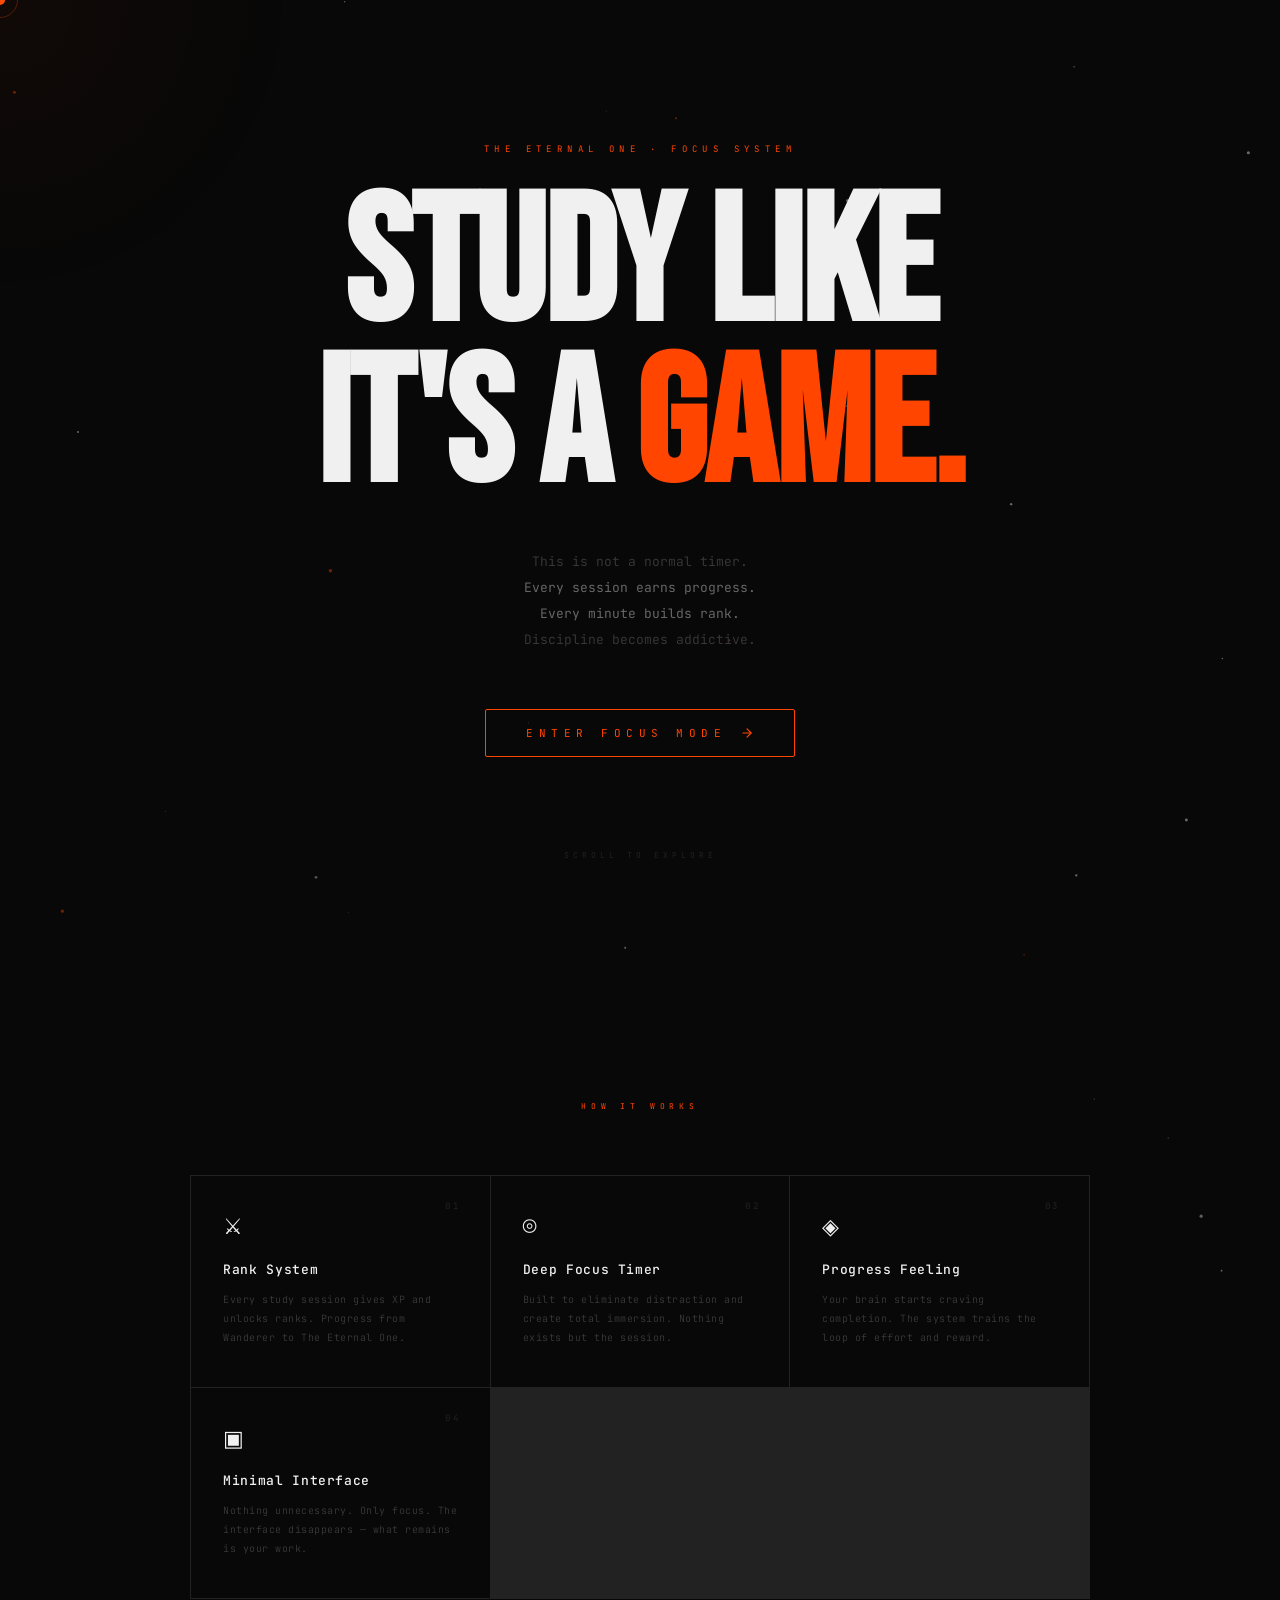
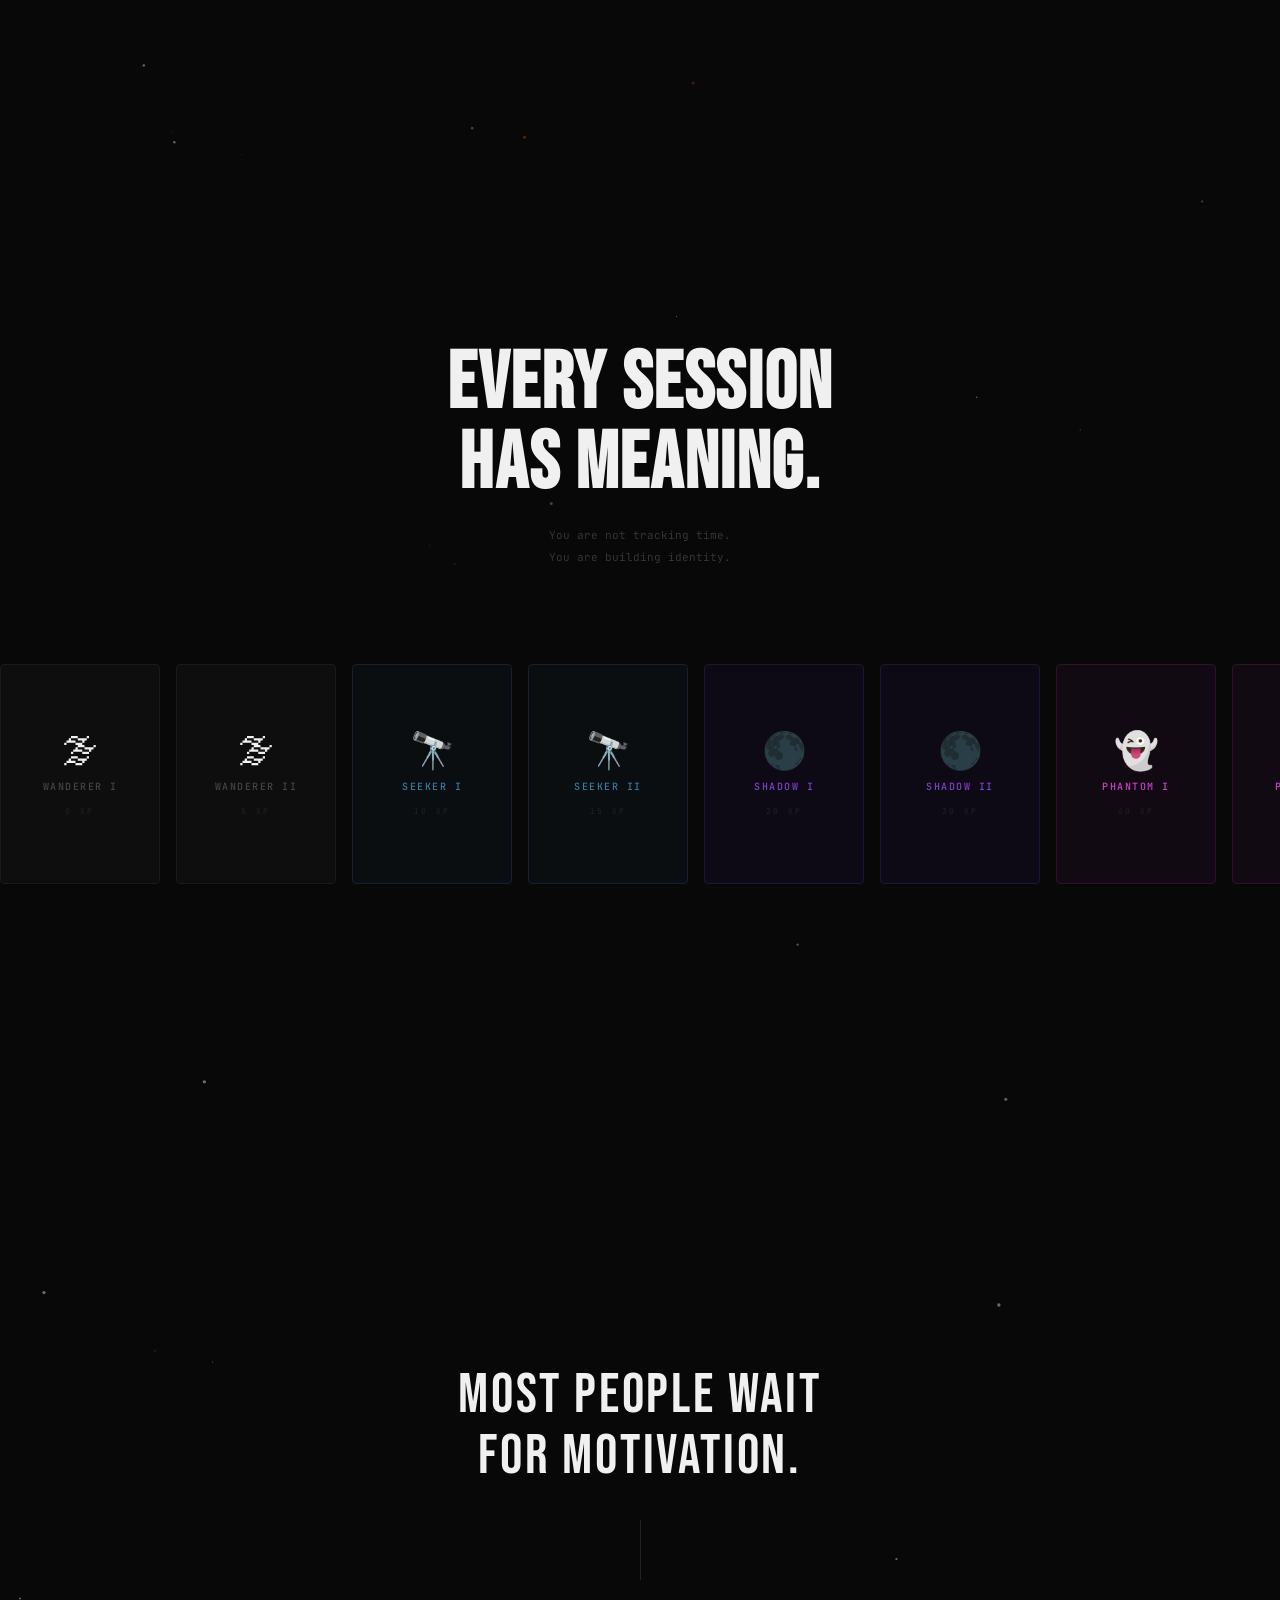
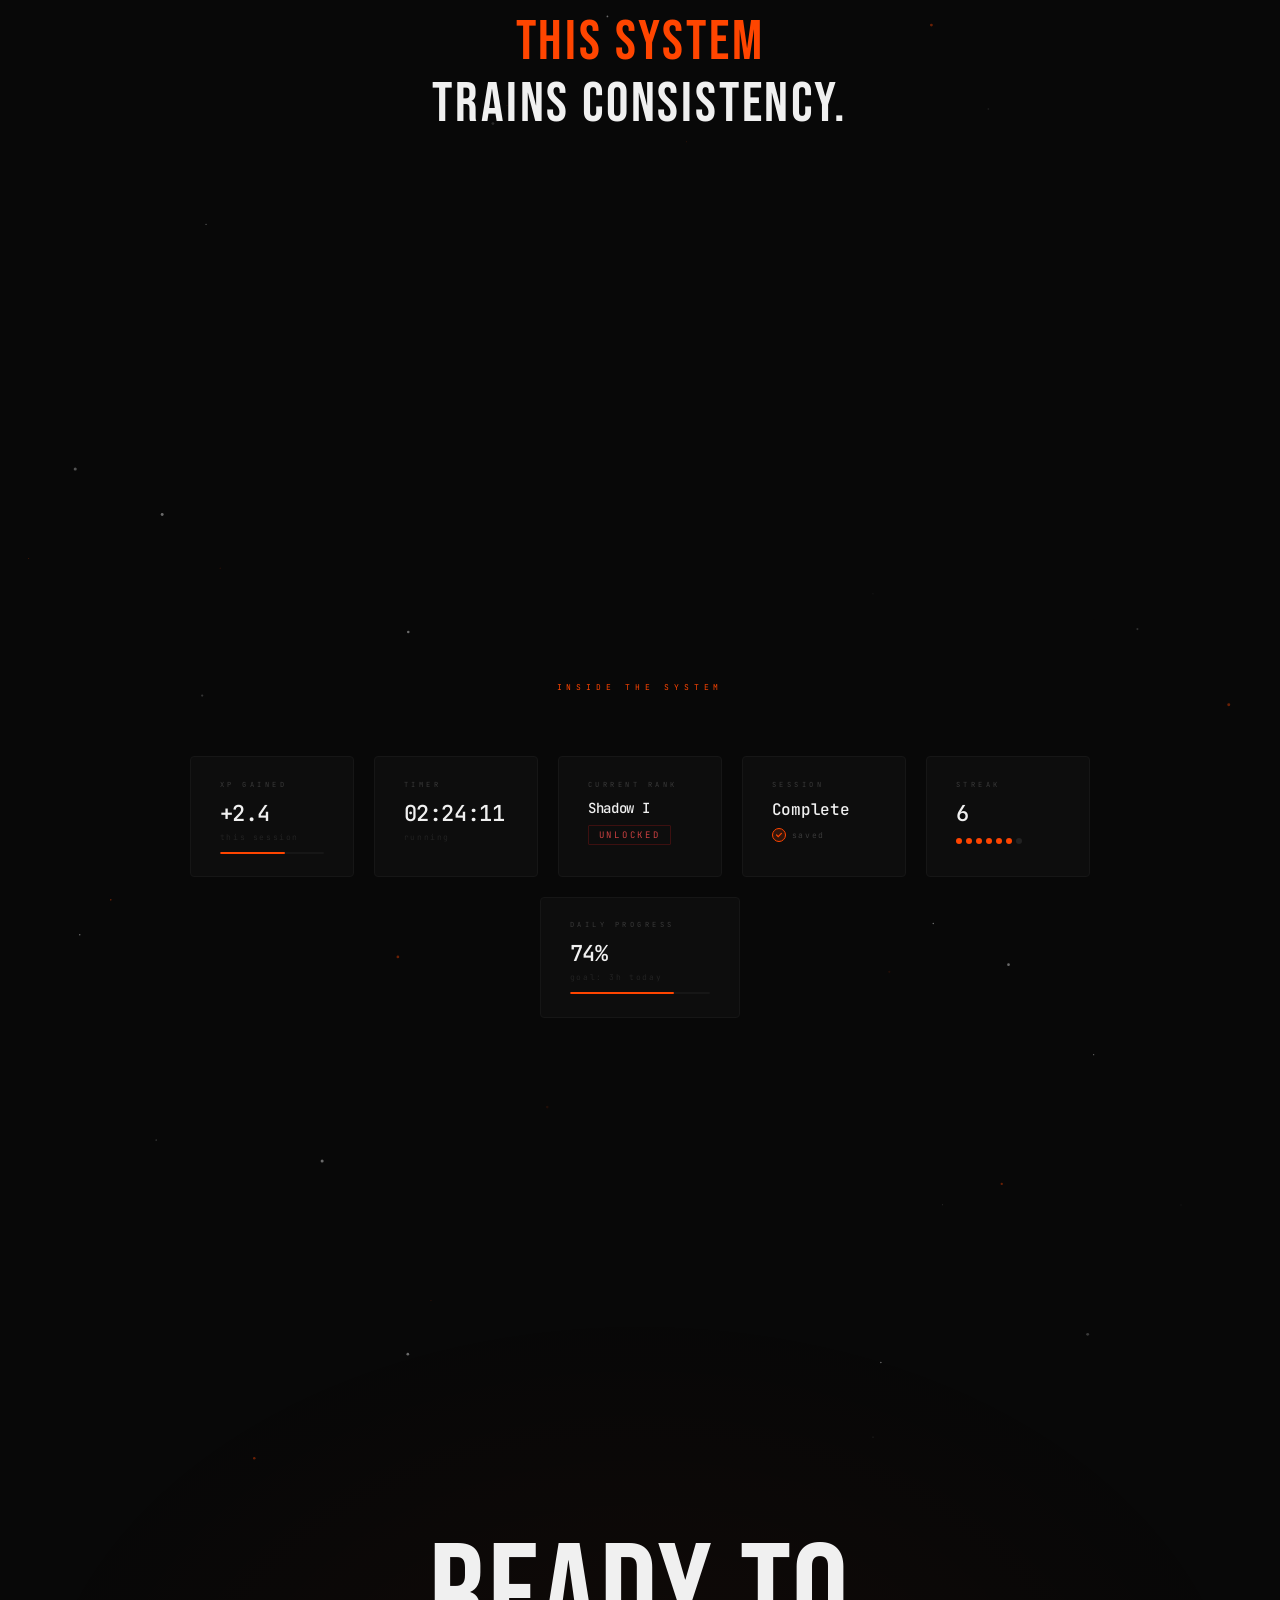
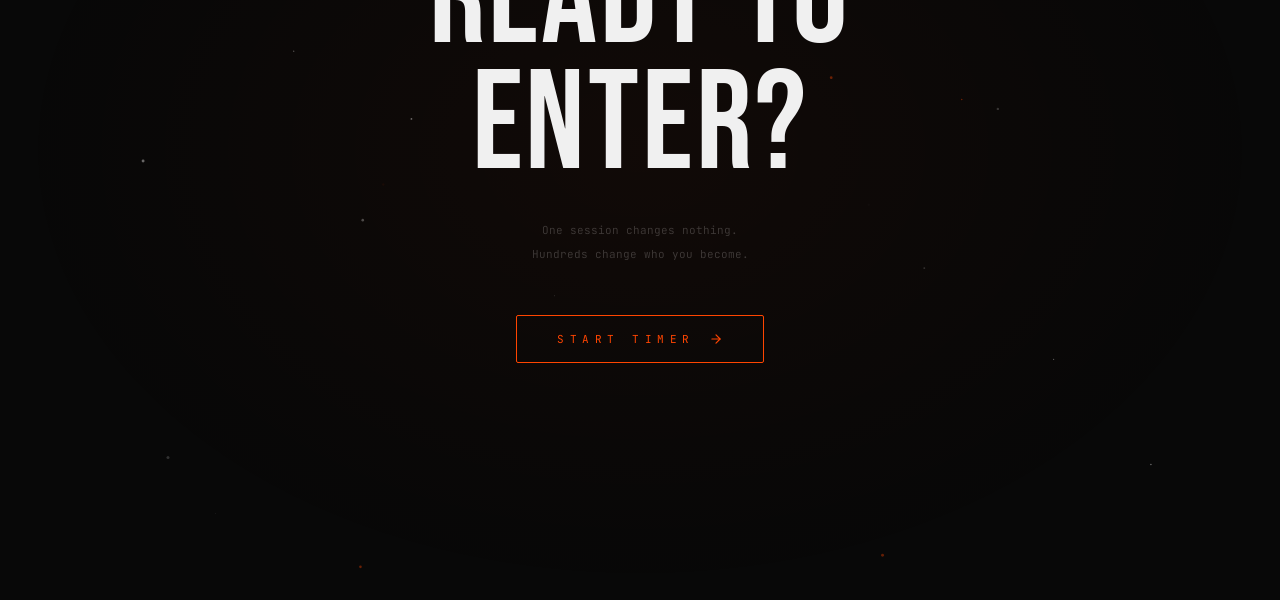
==== intro.html @ bd527492 "Added intro page" ====
<!DOCTYPE html>
<html lang="en">
<head>
<meta charset="UTF-8">
<meta name="viewport" content="width=device-width, initial-scale=1.0">
<title>The Eternal One — Enter</title>
<link rel="icon" type="image/jpeg" href="logo2.jpeg">
<link href="https://fonts.googleapis.com/css2?family=JetBrains+Mono:wght@300;400;500;600&family=Bebas+Neue&display=swap" rel="stylesheet">
<style>
:root {
  --bg: #080808;
  --bg2: #0d0d0d;
  --accent: #ff4500;
  --accent2: #ff6a00;
  --accent-dim: rgba(255,69,0,0.15);
  --accent-glow: rgba(255,69,0,0.08);
  --white: #f0f0f0;
  --muted: #3a3a3a;
  --muted2: #222;
  --glass: rgba(255,255,255,0.02);
  --glass-border: rgba(255,255,255,0.04);
}
*, *::before, *::after { box-sizing: border-box; margin: 0; padding: 0; }

html { scroll-behavior: smooth; scroll-snap-type: y mandatory; }

body {
  background: var(--bg);
  font-family: 'JetBrains Mono', monospace;
  color: var(--white);
  overflow-x: hidden;
  cursor: none;
}

/* ── CUSTOM CURSOR ── */
#cursor {
  position: fixed; width: 10px; height: 10px;
  background: var(--accent); border-radius: 50%;
  pointer-events: none; z-index: 9999;
  transform: translate(-50%,-50%);
  transition: transform 0.1s ease, opacity 0.3s;
  mix-blend-mode: screen;
}
#cursor-ring {
  position: fixed; width: 36px; height: 36px;
  border: 1px solid rgba(255,69,0,0.3); border-radius: 50%;
  pointer-events: none; z-index: 9998;
  transform: translate(-50%,-50%);
  transition: transform 0.18s ease, width 0.3s, height 0.3s, border-color 0.3s;
}

/* ── PARTICLES CANVAS ── */
#particles { position: fixed; inset: 0; z-index: 0; pointer-events: none; }

/* ── MOUSE GLOW ── */
#mouse-glow {
  position: fixed; width: 600px; height: 600px;
  border-radius: 50%; pointer-events: none; z-index: 1;
  background: radial-gradient(circle, rgba(255,69,0,0.04) 0%, transparent 70%);
  transform: translate(-50%,-50%);
  transition: left 0.4s ease, top 0.4s ease;
}

/* ── SECTIONS ── */
section {
  position: relative; z-index: 2;
  min-height: 100vh; scroll-snap-align: start;
  display: flex; align-items: center; justify-content: center;
}

/* ═══════════════════════════════
   SECTION 1 — HERO
═══════════════════════════════ */
.hero {
  flex-direction: column;
  text-align: center;
  padding: 0 2rem;
  overflow: hidden;
}

.hero-eyebrow {
  font-size: 9px; letter-spacing: 0.6em; text-transform: uppercase;
  color: var(--accent); margin-bottom: 2rem;
  opacity: 0; animation: fade-up 0.8s ease 0.3s forwards;
}

.hero-title {
  font-family: 'Bebas Neue', sans-serif;
  font-size: clamp(64px, 14vw, 180px);
  line-height: 0.9; letter-spacing: -0.01em;
  color: var(--white);
  opacity: 0; animation: fade-up 1s ease 0.5s forwards;
}
.hero-title span { color: var(--accent); }

.hero-sub {
  margin-top: 2.5rem; max-width: 440px;
  font-size: clamp(11px, 1.5vw, 13px); font-weight: 300;
  line-height: 2; color: var(--muted);
  opacity: 0; animation: fade-up 1s ease 0.8s forwards;
}
.hero-sub strong { color: #666; font-weight: 400; }

.hero-btn-wrap {
  margin-top: 3.5rem;
  opacity: 0; animation: fade-up 1s ease 1.1s forwards;
}

.cta-btn {
  position: relative; display: inline-flex; align-items: center; gap: 14px;
  background: transparent;
  border: 1px solid var(--accent);
  padding: 16px 40px; border-radius: 2px;
  font-family: 'JetBrains Mono', monospace;
  font-size: 11px; letter-spacing: 0.5em; text-transform: uppercase;
  color: var(--accent); cursor: none; text-decoration: none;
  transition: all 0.3s ease; overflow: hidden;
}
.cta-btn::before {
  content: ''; position: absolute; inset: 0;
  background: var(--accent); transform: scaleX(0); transform-origin: left;
  transition: transform 0.4s cubic-bezier(0.4,0,0.2,1);
}
.cta-btn:hover::before { transform: scaleX(1); }
.cta-btn:hover { color: #000; box-shadow: 0 0 60px rgba(255,69,0,0.3); }
.cta-btn span { position: relative; z-index: 1; }
.cta-btn svg { position: relative; z-index: 1; transition: transform 0.3s; }
.cta-btn:hover svg { transform: translateX(4px); }

.hero-scroll-hint {
  position: absolute; bottom: 2.5rem;
  font-size: 8px; letter-spacing: 0.5em; text-transform: uppercase; color: var(--muted2);
  animation: pulse-opacity 2s ease infinite;
  opacity: 0; animation: fade-in 1s ease 2s forwards, pulse-opacity 3s ease 3s infinite;
}

/* ═══════════════════════════════
   SECTION 2 — CARDS
═══════════════════════════════ */
.cards-section {
  flex-direction: column;
  padding: 6rem 2rem;
  gap: 4rem;
}
.section-label {
  font-size: 8px; letter-spacing: 0.6em; text-transform: uppercase; color: var(--accent);
  text-align: center;
}
.cards-grid {
  display: grid;
  grid-template-columns: repeat(auto-fit, minmax(240px, 1fr));
  gap: 1px; max-width: 900px; width: 100%;
  background: var(--muted2);
  border: 1px solid var(--muted2);
}
.card {
  background: var(--bg); padding: 2.5rem 2rem;
  position: relative; overflow: hidden;
  transition: background 0.3s;
  opacity: 0; transform: translateY(30px);
  transition: opacity 0.6s ease, transform 0.6s ease, background 0.3s;
}
.card.visible { opacity: 1; transform: translateY(0); }
.card:hover { background: #0f0f0f; }
.card::after {
  content: ''; position: absolute; inset: 0;
  background: linear-gradient(135deg, var(--accent-glow), transparent);
  opacity: 0; transition: opacity 0.4s;
}
.card:hover::after { opacity: 1; }

.card-icon {
  font-size: 22px; margin-bottom: 1.4rem;
  display: block; line-height: 1;
}
.card-title {
  font-size: 13px; font-weight: 500; margin-bottom: 0.75rem;
  letter-spacing: 0.05em; color: var(--white);
}
.card-text {
  font-size: 10px; font-weight: 300; line-height: 1.9;
  color: var(--muted); letter-spacing: 0.05em;
}
.card-num {
  position: absolute; top: 1.5rem; right: 1.8rem;
  font-size: 9px; color: var(--muted2); letter-spacing: 0.3em;
}

/* ═══════════════════════════════
   SECTION 3 — RANKS
═══════════════════════════════ */
.ranks-section {
  flex-direction: column;
  padding: 6rem 0;
  gap: 4rem; overflow: hidden;
}
.ranks-header {
  text-align: center; padding: 0 2rem;
}
.ranks-header h2 {
  font-family: 'Bebas Neue', sans-serif;
  font-size: clamp(36px, 7vw, 80px);
  line-height: 1; letter-spacing: 0.02em;
  opacity: 0; transform: translateY(20px);
  transition: opacity 0.8s ease, transform 0.8s ease;
}
.ranks-header h2.visible { opacity: 1; transform: translateY(0); }
.ranks-header p {
  margin-top: 1.2rem; font-size: 11px; font-weight: 300;
  line-height: 2; color: var(--muted);
  opacity: 0; transition: opacity 0.8s ease 0.2s;
}
.ranks-header p.visible { opacity: 1; }

.ranks-scroll-wrap {
  width: 100%; overflow-x: auto; padding: 2rem 3rem;
  scrollbar-width: none; -ms-overflow-style: none;
  display: flex; gap: 16px;
  scroll-snap-type: x mandatory;
}
.ranks-scroll-wrap::-webkit-scrollbar { display: none; }

.rank-card {
  flex-shrink: 0; width: 160px; height: 220px;
  border-radius: 4px; scroll-snap-align: start;
  display: flex; flex-direction: column; align-items: center; justify-content: center;
  gap: 12px; position: relative; overflow: hidden;
  cursor: none;
  animation: float 6s ease-in-out infinite;
  opacity: 0; transform: scale(0.92);
  transition: opacity 0.5s ease, transform 0.5s ease, box-shadow 0.4s ease;
}
.rank-card.visible { opacity: 1; transform: scale(1); }
.rank-card:hover { transform: scale(1.04) translateY(-6px) !important; }

/* rank tier themes */
.rank-card[data-tier="1"] { background: #0e0e0e; border: 1px solid #1a1a1a; animation-delay: 0s; }
.rank-card[data-tier="2"] { background: #0a0e10; border: 1px solid #152030; animation-delay: 0.3s; }
.rank-card[data-tier="3"] { background: #0d0a15; border: 1px solid #201535; animation-delay: 0.6s; }
.rank-card[data-tier="4"] { background: #120a12; border: 1px solid #301030; animation-delay: 0.9s; }
.rank-card[data-tier="5"] { background: #150808; border: 1px solid #3d1010; animation-delay: 1.2s; }
.rank-card[data-tier="6"] { background: #0d1008; border: 1px solid #2a3810; animation-delay: 1.5s; }
.rank-card[data-tier="7"] { background: #10120a; border: 1px solid #382d10; animation-delay: 0.2s; }
.rank-card[data-tier="8"] { background: #12100a; border: 1px solid #3d2a08; animation-delay: 0.5s; }

.rank-card[data-tier="1"]:hover { box-shadow: 0 0 30px rgba(255,255,255,0.04); }
.rank-card[data-tier="2"]:hover { box-shadow: 0 0 30px rgba(64,200,255,0.06); }
.rank-card[data-tier="3"]:hover { box-shadow: 0 0 30px rgba(160,80,255,0.1); }
.rank-card[data-tier="4"]:hover { box-shadow: 0 0 40px rgba(220,60,255,0.12); }
.rank-card[data-tier="5"]:hover { box-shadow: 0 0 40px rgba(255,60,60,0.15); }
.rank-card[data-tier="6"]:hover { box-shadow: 0 0 50px rgba(80,255,80,0.1); }
.rank-card[data-tier="7"]:hover { box-shadow: 0 0 50px rgba(255,200,60,0.12); }
.rank-card[data-tier="8"]:hover { box-shadow: 0 0 70px rgba(255,160,0,0.25); }

.rank-card::before {
  content: ''; position: absolute; inset: 0;
  opacity: 0; transition: opacity 0.4s;
}
.rank-card[data-tier="3"]::before { background: radial-gradient(circle at 50% 30%, rgba(160,80,255,0.06), transparent 70%); }
.rank-card[data-tier="4"]::before { background: radial-gradient(circle at 50% 30%, rgba(220,60,255,0.08), transparent 70%); }
.rank-card[data-tier="5"]::before { background: radial-gradient(circle at 50% 30%, rgba(255,60,60,0.08), transparent 70%); }
.rank-card[data-tier="6"]::before { background: radial-gradient(circle at 50% 30%, rgba(60,255,100,0.06), transparent 70%); }
.rank-card[data-tier="7"]::before { background: radial-gradient(circle at 50% 30%, rgba(255,200,60,0.08), transparent 70%); }
.rank-card[data-tier="8"]::before { background: radial-gradient(circle at 50% 30%, rgba(255,160,0,0.15), transparent 60%); }
.rank-card:hover::before { opacity: 1; }

.rank-symbol {
  font-size: 36px; line-height: 1;
  filter: grayscale(0.3);
}
.rank-name {
  font-size: 10px; font-weight: 500; letter-spacing: 0.15em; text-transform: uppercase;
  text-align: center; padding: 0 10px; line-height: 1.4;
}
.rank-card[data-tier="1"] .rank-name { color: #444; }
.rank-card[data-tier="2"] .rank-name { color: #3a7aa0; }
.rank-card[data-tier="3"] .rank-name { color: #8040cc; }
.rank-card[data-tier="4"] .rank-name { color: #cc40cc; }
.rank-card[data-tier="5"] .rank-name { color: #cc4040; }
.rank-card[data-tier="6"] .rank-name { color: #40cc60; }
.rank-card[data-tier="7"] .rank-name { color: #ccaa40; }
.rank-card[data-tier="8"] .rank-name { color: #ffaa00; text-shadow: 0 0 20px rgba(255,160,0,0.5); }

.rank-xp {
  font-size: 8px; letter-spacing: 0.3em; color: var(--muted2);
}
.rank-card[data-tier="8"] .rank-xp { color: rgba(255,160,0,0.4); }

/* ETERNAL ONE special */
.rank-card.eternal-one {
  width: 200px; height: 260px;
  background: #080608;
  border: 1px solid rgba(255,140,0,0.2);
  animation-duration: 4s;
}
.rank-card.eternal-one::after {
  content: ''; position: absolute; inset: -1px;
  border-radius: 4px;
  background: linear-gradient(135deg, rgba(255,140,0,0.3), transparent, rgba(255,60,0,0.2), transparent);
  z-index: -1;
  animation: border-rotate 4s linear infinite;
}
.rank-card.eternal-one .rank-name {
  font-size: 11px; color: #ffaa00;
  text-shadow: 0 0 30px rgba(255,140,0,0.8), 0 0 60px rgba(255,60,0,0.4);
  letter-spacing: 0.2em;
}
.rank-card.eternal-one .rank-symbol {
  font-size: 48px;
  filter: drop-shadow(0 0 20px rgba(255,140,0,0.6));
  animation: pulse-glow 2s ease infinite;
}

@keyframes pulse-glow {
  0%, 100% { filter: drop-shadow(0 0 20px rgba(255,140,0,0.6)); }
  50% { filter: drop-shadow(0 0 40px rgba(255,140,0,1)) drop-shadow(0 0 80px rgba(255,60,0,0.4)); }
}
@keyframes border-rotate {
  0% { background-position: 0% 50%; }
  100% { background-position: 200% 50%; }
}
@keyframes float {
  0%, 100% { transform: translateY(0); }
  50% { transform: translateY(-8px); }
}

/* ═══════════════════════════════
   SECTION 4 — STATEMENT
═══════════════════════════════ */
.statement-section {
  flex-direction: column; text-align: center;
  padding: 0 2rem; gap: 0;
}
.statement-line {
  font-family: 'Bebas Neue', sans-serif;
  font-size: clamp(28px, 5vw, 56px);
  line-height: 1.1; letter-spacing: 0.05em;
  color: var(--muted); opacity: 0; transform: translateY(24px);
  transition: opacity 0.7s ease, transform 0.7s ease, color 0.7s ease;
}
.statement-line.visible { opacity: 1; transform: translateY(0); color: var(--white); }
.statement-line:nth-child(2) { transition-delay: 0.15s; }
.statement-divider { width: 1px; height: 60px; background: var(--muted2); margin: 2rem auto; }

/* ═══════════════════════════════
   SECTION 5 — FEATURE MOCKUPS
═══════════════════════════════ */
.features-section {
  padding: 6rem 2rem; gap: 4rem; flex-direction: column;
}
.mockups-wrap {
  display: flex; gap: 20px; flex-wrap: wrap; justify-content: center;
  max-width: 900px; width: 100%;
}
.mockup-block {
  background: var(--bg2); border: 1px solid #161616;
  border-radius: 4px; padding: 1.4rem 1.8rem;
  min-width: 140px; flex: 1; max-width: 200px;
  opacity: 0; transform: translateY(20px);
  transition: opacity 0.6s ease, transform 0.6s ease;
}
.mockup-block.visible { opacity: 1; transform: translateY(0); }
.mockup-block:nth-child(1) { animation: float-slow 7s ease-in-out infinite; }
.mockup-block:nth-child(2) { animation: float-slow 8s ease-in-out 1s infinite; }
.mockup-block:nth-child(3) { animation: float-slow 6s ease-in-out 0.5s infinite; }
.mockup-block:nth-child(4) { animation: float-slow 9s ease-in-out 1.5s infinite; }
.mockup-block:nth-child(5) { animation: float-slow 7.5s ease-in-out 2s infinite; }
.mockup-block:nth-child(6) { animation: float-slow 8.5s ease-in-out 0.8s infinite; }

@keyframes float-slow {
  0%, 100% { transform: translateY(0); }
  50% { transform: translateY(-10px); }
}

.mockup-label {
  font-size: 7px; letter-spacing: 0.5em; text-transform: uppercase;
  color: var(--muted); margin-bottom: 10px;
}
.mockup-value {
  font-size: 22px; font-weight: 500; letter-spacing: -0.02em; color: var(--white);
}
.mockup-sub { font-size: 8px; color: var(--muted2); margin-top: 4px; letter-spacing: 0.2em; }

.xp-bar { height: 2px; background: #161616; border-radius: 1px; margin-top: 10px; overflow: hidden; }
.xp-fill { height: 100%; width: 62%; background: var(--accent); border-radius: 1px; }

.rank-badge-mini {
  display: inline-block; font-size: 9px; letter-spacing: 0.3em; text-transform: uppercase;
  border: 1px solid #3d1010; padding: 3px 10px; border-radius: 1px;
  color: #cc4040; margin-top: 8px;
}

.streak-dots { display: flex; gap: 4px; margin-top: 10px; }
.streak-dot { width: 6px; height: 6px; border-radius: 50%; }
.streak-dot.on { background: var(--accent); }
.streak-dot.off { background: var(--muted2); }

.session-done {
  display: flex; align-items: center; gap: 6px; margin-top: 8px;
}
.check { width: 14px; height: 14px; border-radius: 50%; background: rgba(255,69,0,0.15); border: 1px solid var(--accent); display: flex; align-items: center; justify-content: center; }
.check svg { width: 8px; height: 8px; }

/* ═══════════════════════════════
   SECTION 6 — FINAL CTA
═══════════════════════════════ */
.cta-section {
  flex-direction: column; text-align: center;
  padding: 0 2rem; gap: 0; position: relative;
}
.cta-section::before {
  content: ''; position: absolute; inset: 0;
  background: radial-gradient(ellipse at center, rgba(255,69,0,0.04) 0%, transparent 70%);
  pointer-events: none;
}
.cta-big {
  font-family: 'Bebas Neue', sans-serif;
  font-size: clamp(60px, 12vw, 140px);
  line-height: 0.9; letter-spacing: 0.02em;
  opacity: 0; transform: translateY(20px);
  transition: opacity 0.8s ease, transform 0.8s ease;
}
.cta-big.visible { opacity: 1; transform: translateY(0); }
.cta-sub-text {
  margin-top: 1.8rem; font-size: 11px; font-weight: 300;
  line-height: 2.2; color: var(--muted); max-width: 360px;
  opacity: 0; transition: opacity 0.8s ease 0.2s;
}
.cta-sub-text.visible { opacity: 1; }
.cta-btn-wrap {
  margin-top: 3rem;
  opacity: 0; transition: opacity 0.8s ease 0.4s;
}
.cta-btn-wrap.visible { opacity: 1; }

/* ── GLOBAL ANIMATIONS ── */
@keyframes fade-up {
  from { opacity: 0; transform: translateY(20px); }
  to   { opacity: 1; transform: translateY(0); }
}
@keyframes fade-in {
  from { opacity: 0; }
  to   { opacity: 1; }
}
@keyframes pulse-opacity {
  0%, 100% { opacity: 0.3; }
  50% { opacity: 1; }
}

/* ── TRANSITION OVERLAY ── */
#transition-overlay {
  position: fixed; inset: 0; background: #000;
  z-index: 9000; opacity: 0; pointer-events: none;
  transition: opacity 0.7s ease;
}
#transition-overlay.active { opacity: 1; pointer-events: all; }

/* ── RESPONSIVE ── */
@media (max-width: 600px) {
  .cards-grid { grid-template-columns: 1fr 1fr; }
  .ranks-scroll-wrap { padding: 2rem 1.5rem; }
  .rank-card { width: 140px; height: 190px; }
  .rank-card.eternal-one { width: 170px; height: 230px; }
  .mockup-block { min-width: 120px; }
}
@media (max-width: 400px) {
  .cards-grid { grid-template-columns: 1fr; }
}

/* ── SCROLLBAR ── */
::-webkit-scrollbar { width: 4px; }
::-webkit-scrollbar-track { background: var(--bg); }
::-webkit-scrollbar-thumb { background: #1a1a1a; border-radius: 2px; }
</style>
</head>
<body>

<div id="cursor"></div>
<div id="cursor-ring"></div>
<canvas id="particles"></canvas>
<div id="mouse-glow"></div>
<div id="transition-overlay"></div>

<!-- ═══════════════════ SECTION 1: HERO ═══════════════════ -->
<section class="hero">
  <div class="hero-eyebrow">The Eternal One · Focus System</div>

  <h1 class="hero-title">
    Study Like<br>It's a <span>Game.</span>
  </h1>

  <p class="hero-sub">
    This is not a normal timer.<br>
    <strong>Every session earns progress.</strong><br>
    <strong>Every minute builds rank.</strong><br>
    Discipline becomes addictive.
  </p>

  <div class="hero-btn-wrap">
    <a class="cta-btn" href="#" id="enterBtn">
      <span>Enter Focus Mode</span>
      <svg width="14" height="14" viewBox="0 0 24 24" fill="none" stroke="currentColor" stroke-width="2" stroke-linecap="round" stroke-linejoin="round">
        <line x1="5" y1="12" x2="19" y2="12"/>
        <polyline points="12 5 19 12 12 19"/>
      </svg>
    </a>
  </div>

  <div class="hero-scroll-hint">scroll to explore</div>
</section>

<!-- ═══════════════════ SECTION 2: CARDS ═══════════════════ -->
<section class="cards-section">
  <div class="section-label">How it works</div>
  <div class="cards-grid">
    <div class="card" style="transition-delay:0s">
      <span class="card-num">01</span>
      <span class="card-icon">⚔</span>
      <div class="card-title">Rank System</div>
      <p class="card-text">Every study session gives XP and unlocks ranks. Progress from Wanderer to The Eternal One.</p>
    </div>
    <div class="card" style="transition-delay:0.1s">
      <span class="card-num">02</span>
      <span class="card-icon">◎</span>
      <div class="card-title">Deep Focus Timer</div>
      <p class="card-text">Built to eliminate distraction and create total immersion. Nothing exists but the session.</p>
    </div>
    <div class="card" style="transition-delay:0.2s">
      <span class="card-num">03</span>
      <span class="card-icon">◈</span>
      <div class="card-title">Progress Feeling</div>
      <p class="card-text">Your brain starts craving completion. The system trains the loop of effort and reward.</p>
    </div>
    <div class="card" style="transition-delay:0.3s">
      <span class="card-num">04</span>
      <span class="card-icon">▣</span>
      <div class="card-title">Minimal Interface</div>
      <p class="card-text">Nothing unnecessary. Only focus. The interface disappears — what remains is your work.</p>
    </div>
  </div>
</section>

<!-- ═══════════════════ SECTION 3: RANKS ═══════════════════ -->
<section class="ranks-section">
  <div class="ranks-header">
    <h2>Every Session<br>Has Meaning.</h2>
    <p>You are not tracking time.<br>You are building identity.</p>
  </div>

  <div class="ranks-scroll-wrap" id="ranksScroll">
    <div class="rank-card" data-tier="1">
      <span class="rank-symbol">🌫</span>
      <div class="rank-name">Wanderer I</div>
      <div class="rank-xp">0 XP</div>
    </div>
    <div class="rank-card" data-tier="1">
      <span class="rank-symbol">🌫</span>
      <div class="rank-name">Wanderer II</div>
      <div class="rank-xp">5 XP</div>
    </div>
    <div class="rank-card" data-tier="2">
      <span class="rank-symbol">🔭</span>
      <div class="rank-name">Seeker I</div>
      <div class="rank-xp">10 XP</div>
    </div>
    <div class="rank-card" data-tier="2">
      <span class="rank-symbol">🔭</span>
      <div class="rank-name">Seeker II</div>
      <div class="rank-xp">15 XP</div>
    </div>
    <div class="rank-card" data-tier="3">
      <span class="rank-symbol">🌑</span>
      <div class="rank-name">Shadow I</div>
      <div class="rank-xp">20 XP</div>
    </div>
    <div class="rank-card" data-tier="3">
      <span class="rank-symbol">🌑</span>
      <div class="rank-name">Shadow II</div>
      <div class="rank-xp">30 XP</div>
    </div>
    <div class="rank-card" data-tier="4">
      <span class="rank-symbol">👻</span>
      <div class="rank-name">Phantom I</div>
      <div class="rank-xp">40 XP</div>
    </div>
    <div class="rank-card" data-tier="4">
      <span class="rank-symbol">👻</span>
      <div class="rank-name">Phantom II</div>
      <div class="rank-xp">55 XP</div>
    </div>
    <div class="rank-card" data-tier="5">
      <span class="rank-symbol">💀</span>
      <div class="rank-name">Reaper I</div>
      <div class="rank-xp">70 XP</div>
    </div>
    <div class="rank-card" data-tier="5">
      <span class="rank-symbol">💀</span>
      <div class="rank-name">Reaper II</div>
      <div class="rank-xp">90 XP</div>
    </div>
    <div class="rank-card" data-tier="6">
      <span class="rank-symbol">🌊</span>
      <div class="rank-name">Abyss Walker I</div>
      <div class="rank-xp">110 XP</div>
    </div>
    <div class="rank-card" data-tier="6">
      <span class="rank-symbol">🌊</span>
      <div class="rank-name">Abyss Walker II</div>
      <div class="rank-xp">140 XP</div>
    </div>
    <div class="rank-card" data-tier="7">
      <span class="rank-symbol">♾</span>
      <div class="rank-name">Eternal I</div>
      <div class="rank-xp">170 XP</div>
    </div>
    <div class="rank-card" data-tier="7">
      <span class="rank-symbol">♾</span>
      <div class="rank-name">Eternal II</div>
      <div class="rank-xp">210 XP</div>
    </div>
    <div class="rank-card eternal-one" data-tier="8">
      <span class="rank-symbol">⚡</span>
      <div class="rank-name">THE ETERNAL ONE</div>
      <div class="rank-xp">250 XP</div>
    </div>
  </div>
</section>

<!-- ═══════════════════ SECTION 4: STATEMENT ═══════════════════ -->
<section class="statement-section">
  <div class="statement-line">Most people wait</div>
  <div class="statement-line">for motivation.</div>
  <div class="statement-divider"></div>
  <div class="statement-line" style="color: var(--accent); transition-delay: 0.3s;">This system</div>
  <div class="statement-line" style="transition-delay: 0.45s;">trains consistency.</div>
</section>

<!-- ═══════════════════ SECTION 5: MOCKUPS ═══════════════════ -->
<section class="features-section">
  <div class="section-label">Inside the system</div>
  <div class="mockups-wrap">
    <div class="mockup-block">
      <div class="mockup-label">XP Gained</div>
      <div class="mockup-value">+2.4</div>
      <div class="mockup-sub">this session</div>
      <div class="xp-bar"><div class="xp-fill"></div></div>
    </div>
    <div class="mockup-block">
      <div class="mockup-label">Timer</div>
      <div class="mockup-value">02:24:11</div>
      <div class="mockup-sub">running</div>
    </div>
    <div class="mockup-block">
      <div class="mockup-label">Current Rank</div>
      <div class="mockup-value" style="font-size:14px; margin-top:4px;">Shadow I</div>
      <div class="rank-badge-mini">unlocked</div>
    </div>
    <div class="mockup-block">
      <div class="mockup-label">Session</div>
      <div class="mockup-value" style="font-size:16px;">Complete</div>
      <div class="session-done">
        <div class="check">
          <svg viewBox="0 0 10 10" fill="none" stroke="#ff4500" stroke-width="1.5" stroke-linecap="round">
            <polyline points="2,5 4,7 8,3"/>
          </svg>
        </div>
        <span style="font-size:8px; color: var(--muted); letter-spacing:0.2em;">saved</span>
      </div>
    </div>
    <div class="mockup-block">
      <div class="mockup-label">Streak</div>
      <div class="mockup-value">6</div>
      <div class="streak-dots">
        <div class="streak-dot on"></div>
        <div class="streak-dot on"></div>
        <div class="streak-dot on"></div>
        <div class="streak-dot on"></div>
        <div class="streak-dot on"></div>
        <div class="streak-dot on"></div>
        <div class="streak-dot off"></div>
      </div>
    </div>
    <div class="mockup-block">
      <div class="mockup-label">Daily Progress</div>
      <div class="mockup-value">74%</div>
      <div class="mockup-sub">goal: 3h today</div>
      <div class="xp-bar" style="margin-top:10px;"><div class="xp-fill" style="width:74%;"></div></div>
    </div>
  </div>
</section>

<!-- ═══════════════════ SECTION 6: FINAL CTA ═══════════════════ -->
<section class="cta-section">
  <div class="cta-big">Ready to<br>Enter?</div>
  <p class="cta-sub-text">
    One session changes nothing.<br>
    Hundreds change who you become.
  </p>
  <div class="cta-btn-wrap">
    <a class="cta-btn" href="#" id="startBtn">
      <span>Start Timer</span>
      <svg width="14" height="14" viewBox="0 0 24 24" fill="none" stroke="currentColor" stroke-width="2" stroke-linecap="round" stroke-linejoin="round">
        <line x1="5" y1="12" x2="19" y2="12"/>
        <polyline points="12 5 19 12 12 19"/>
      </svg>
    </a>
  </div>
</section>

<script>
/* ── CURSOR ── */
const cursor = document.getElementById('cursor');
const cursorRing = document.getElementById('cursor-ring');
const mouseGlow = document.getElementById('mouse-glow');
let mx = 0, my = 0, rx = 0, ry = 0;

document.addEventListener('mousemove', e => {
  mx = e.clientX; my = e.clientY;
  cursor.style.left = mx + 'px'; cursor.style.top = my + 'px';
  mouseGlow.style.left = mx + 'px'; mouseGlow.style.top = my + 'px';
});

function lerp(a, b, t) { return a + (b - a) * t; }
function animRing() {
  rx = lerp(rx, mx, 0.14); ry = lerp(ry, my, 0.14);
  cursorRing.style.left = rx + 'px'; cursorRing.style.top = ry + 'px';
  requestAnimationFrame(animRing);
}
animRing();

document.querySelectorAll('a, button, .rank-card, .card').forEach(el => {
  el.addEventListener('mouseenter', () => {
    cursorRing.style.width = '56px'; cursorRing.style.height = '56px';
    cursorRing.style.borderColor = 'rgba(255,69,0,0.6)';
    cursor.style.transform = 'translate(-50%,-50%) scale(1.6)';
  });
  el.addEventListener('mouseleave', () => {
    cursorRing.style.width = '36px'; cursorRing.style.height = '36px';
    cursorRing.style.borderColor = 'rgba(255,69,0,0.3)';
    cursor.style.transform = 'translate(-50%,-50%) scale(1)';
  });
});

/* ── PARTICLES ── */
const canvas = document.getElementById('particles');
const ctx = canvas.getContext('2d');
let W, H, particles = [];

function resize() {
  W = canvas.width = window.innerWidth;
  H = canvas.height = document.body.scrollHeight;
}
window.addEventListener('resize', resize);
resize();

class Particle {
  constructor() { this.reset(); }
  reset() {
    this.x = Math.random() * W;
    this.y = Math.random() * H;
    this.size = Math.random() * 1.5 + 0.3;
    this.speedX = (Math.random() - 0.5) * 0.3;
    this.speedY = -Math.random() * 0.4 - 0.1;
    this.life = 0; this.maxLife = Math.random() * 300 + 200;
    this.color = Math.random() > 0.7 ? '#ff4500' : '#ffffff';
    this.alpha = 0;
  }
  update() {
    this.x += this.speedX; this.y += this.speedY; this.life++;
    if (this.life < 60) this.alpha = this.life / 60 * 0.4;
    else if (this.life > this.maxLife - 60) this.alpha = (this.maxLife - this.life) / 60 * 0.4;
    else this.alpha = 0.4;
    if (this.life >= this.maxLife) this.reset();
  }
  draw() {
    ctx.save();
    ctx.globalAlpha = this.alpha;
    ctx.fillStyle = this.color;
    ctx.beginPath();
    ctx.arc(this.x, this.y, this.size, 0, Math.PI * 2);
    ctx.fill();
    ctx.restore();
  }
}

for (let i = 0; i < 120; i++) {
  const p = new Particle();
  p.life = Math.random() * p.maxLife; // stagger
  particles.push(p);
}

function animParticles() {
  ctx.clearRect(0, 0, W, H);
  particles.forEach(p => { p.update(); p.draw(); });
  requestAnimationFrame(animParticles);
}
animParticles();

/* ── INTERSECTION OBSERVER ── */
const observer = new IntersectionObserver((entries) => {
  entries.forEach(entry => {
    if (entry.isIntersecting) entry.target.classList.add('visible');
  });
}, { threshold: 0.15 });

document.querySelectorAll('.card, .statement-line, .cta-big, .cta-sub-text, .cta-btn-wrap, .ranks-header h2, .ranks-header p, .mockup-block').forEach(el => observer.observe(el));

// rank cards stagger
const rankCards = document.querySelectorAll('.rank-card');
const rankObs = new IntersectionObserver((entries) => {
  entries.forEach(entry => {
    if (entry.isIntersecting) {
      const cards = document.querySelectorAll('.rank-card');
      cards.forEach((c, i) => {
        setTimeout(() => c.classList.add('visible'), i * 60);
      });
      rankObs.disconnect();
    }
  });
}, { threshold: 0.1 });
if (rankCards.length) rankObs.observe(rankCards[0]);

// mockups stagger
const mockupObs = new IntersectionObserver((entries) => {
  entries.forEach(entry => {
    if (entry.isIntersecting) {
      const blocks = document.querySelectorAll('.mockup-block');
      blocks.forEach((b, i) => {
        setTimeout(() => b.classList.add('visible'), i * 80);
      });
      mockupObs.disconnect();
    }
  });
}, { threshold: 0.1 });
const firstMockup = document.querySelector('.mockup-block');
if (firstMockup) mockupObs.observe(firstMockup);

// cards stagger
const cardObs = new IntersectionObserver((entries) => {
  entries.forEach(entry => {
    if (entry.isIntersecting) {
      document.querySelectorAll('.card').forEach((c, i) => {
        setTimeout(() => c.classList.add('visible'), i * 100);
      });
      cardObs.disconnect();
    }
  });
}, { threshold: 0.1 });
const firstCard = document.querySelector('.card');
if (firstCard) cardObs.observe(firstCard);

/* ── TRANSITION TO TIMER ── */
function goToTimer() {
  const overlay = document.getElementById('transition-overlay');
  overlay.classList.add('active');
  setTimeout(() => { window.location.href = 'timer.html'; }, 700);
}
document.getElementById('enterBtn').addEventListener('click', e => { e.preventDefault(); goToTimer(); });
document.getElementById('startBtn').addEventListener('click', e => { e.preventDefault(); goToTimer(); });

/* ── CANVAS RESIZE ON SCROLL ── */
let resizeTimer;
window.addEventListener('scroll', () => {
  clearTimeout(resizeTimer);
  resizeTimer = setTimeout(() => {
    canvas.height = document.body.scrollHeight;
  }, 200);
});

/* ── HIDE CURSOR ON MOBILE ── */
if ('ontouchstart' in window) {
  cursor.style.display = 'none';
  cursorRing.style.display = 'none';
  document.body.style.cursor = 'auto';
  document.querySelectorAll('a, button').forEach(el => el.style.cursor = 'pointer');
}
</script>
</body>
</html>
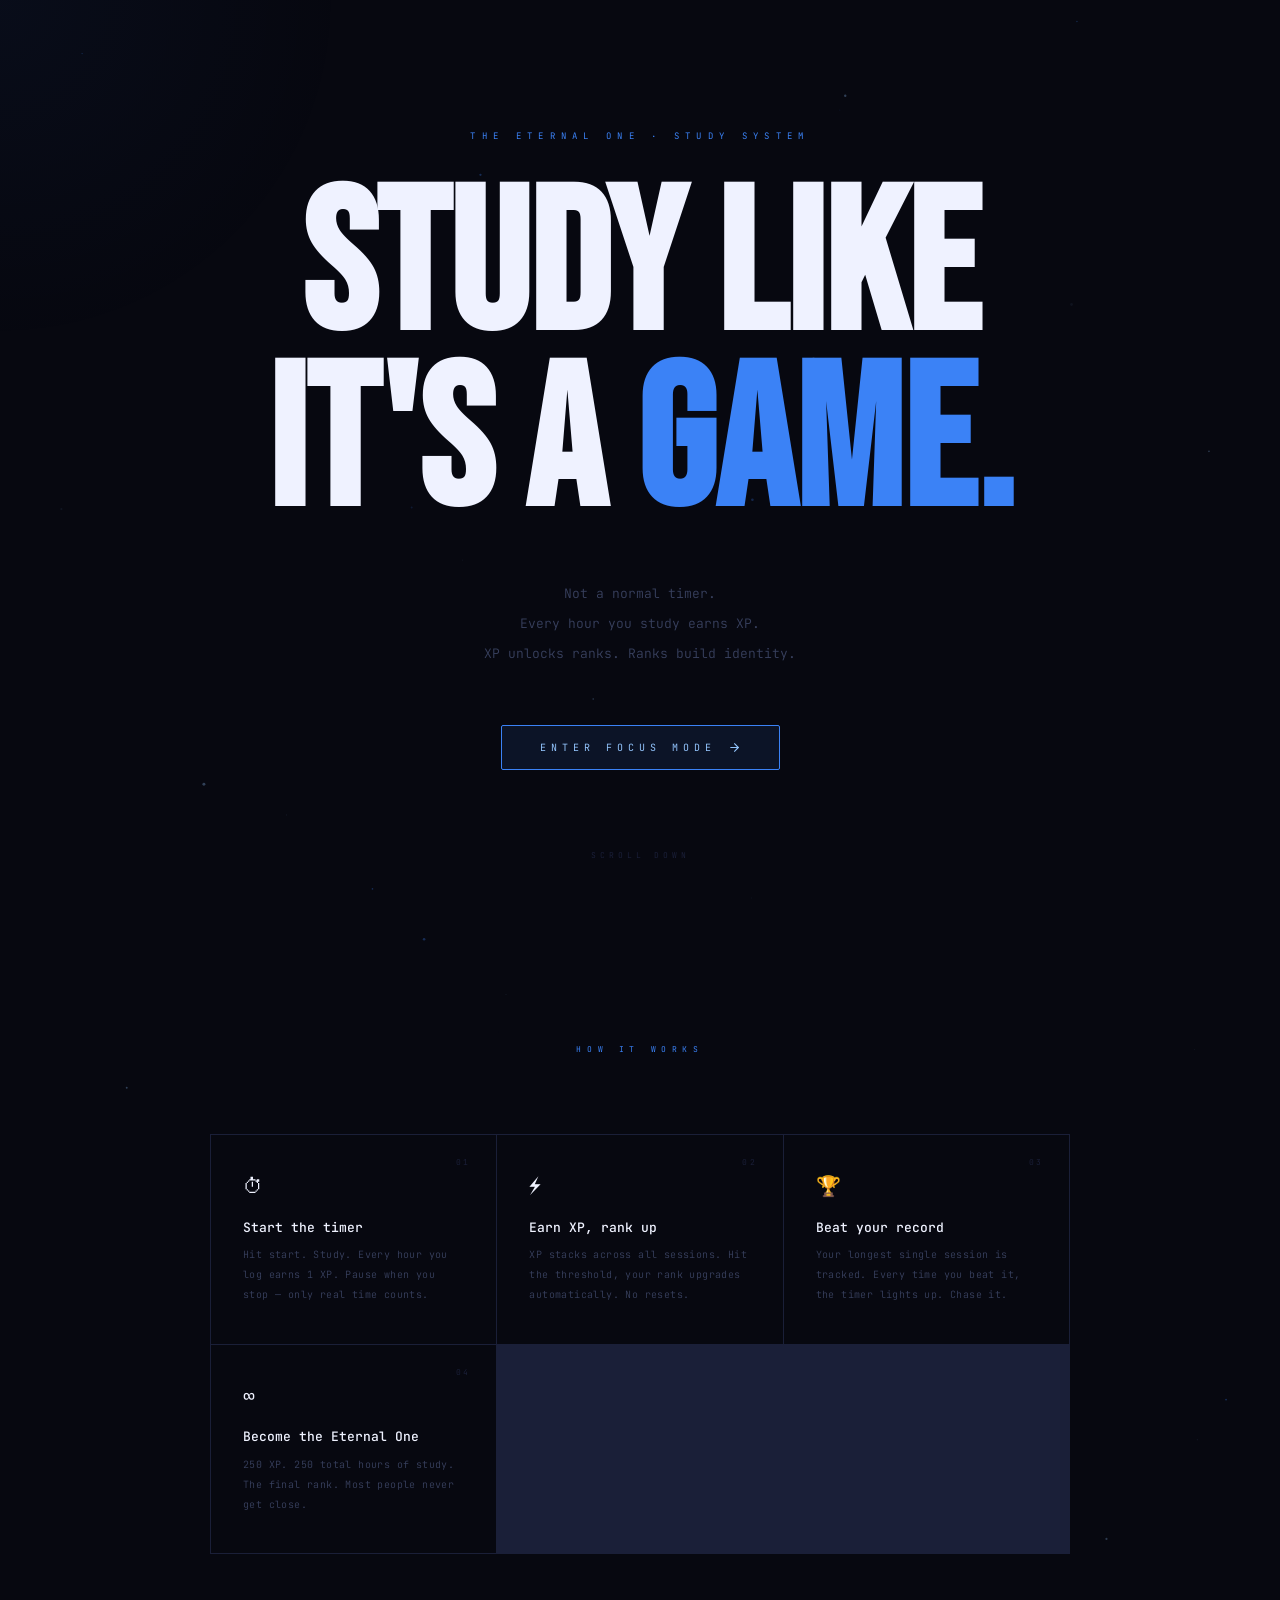
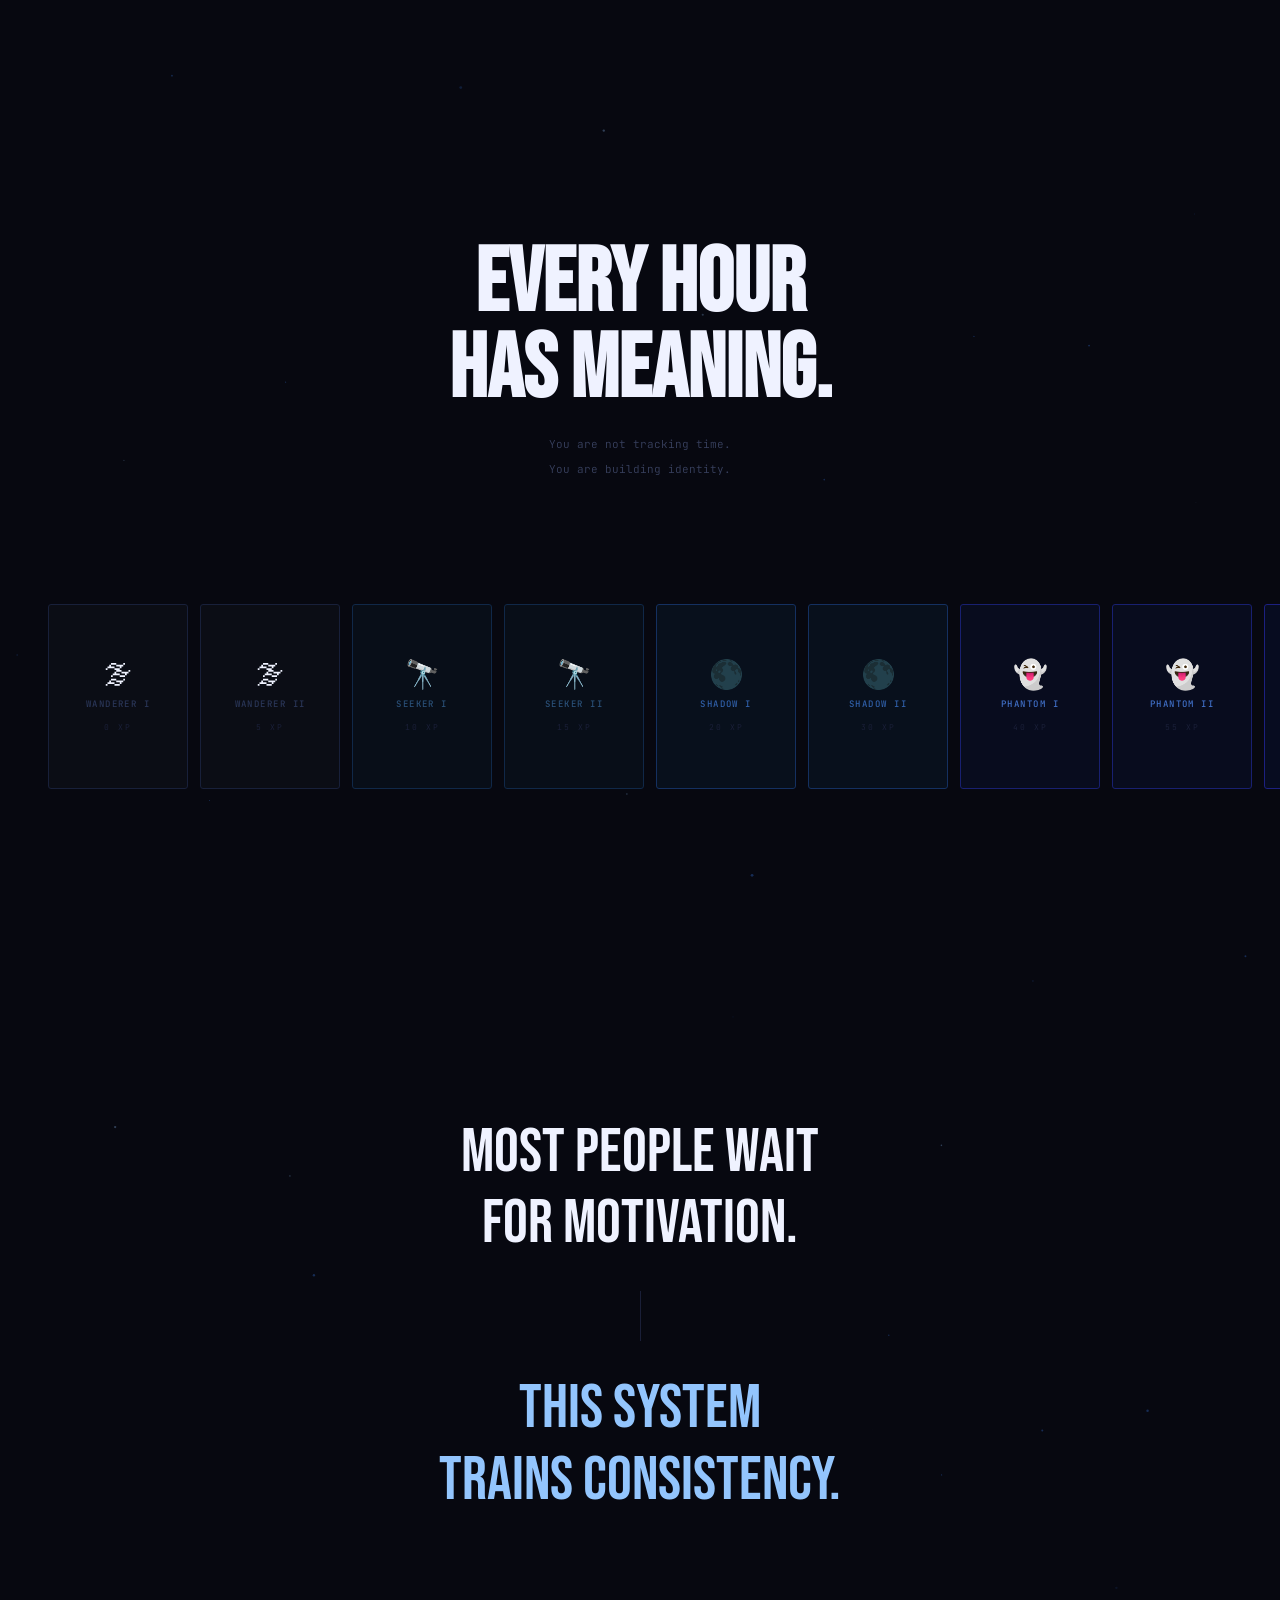
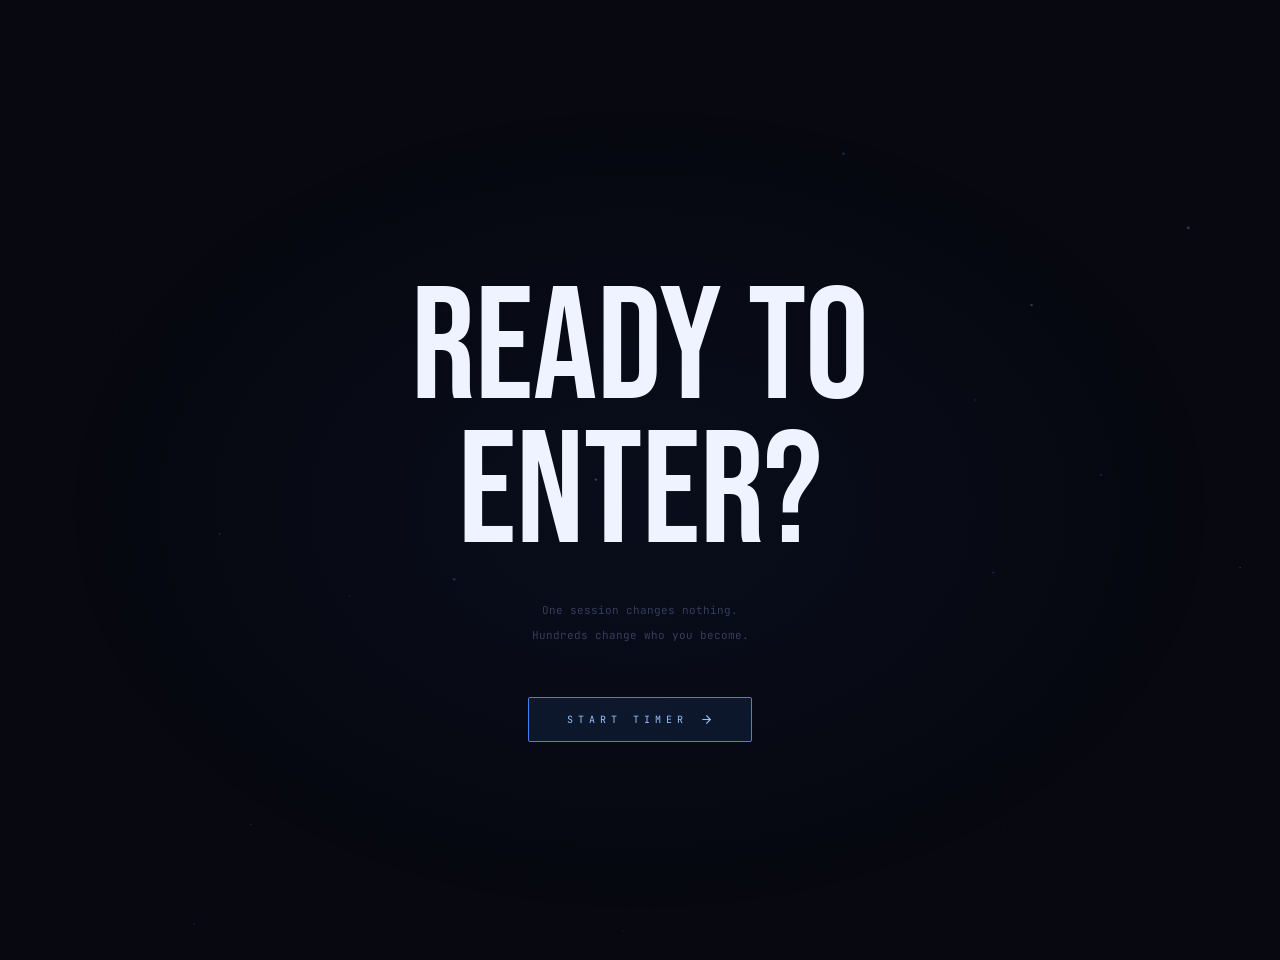
==== commit 561d79ed: "Changed the intro page" ====
--- a/intro.html
+++ b/intro.html
@@ -8,872 +8,289 @@
 <link href="https://fonts.googleapis.com/css2?family=JetBrains+Mono:wght@300;400;500;600&family=Bebas+Neue&display=swap" rel="stylesheet">
 <style>
 :root {
-  --bg: #080808;
-  --bg2: #0d0d0d;
-  --accent: #ff4500;
-  --accent2: #ff6a00;
-  --accent-dim: rgba(255,69,0,0.15);
-  --accent-glow: rgba(255,69,0,0.08);
-  --white: #f0f0f0;
-  --muted: #3a3a3a;
-  --muted2: #222;
-  --glass: rgba(255,255,255,0.02);
-  --glass-border: rgba(255,255,255,0.04);
+  --bg: #070810;
+  --accent: #3b82f6;
+  --accent2: #93c5fd;
+  --accent-dim: rgba(59,130,246,0.1);
+  --white: #eff2ff;
+  --muted: #38405e;
+  --muted2: #1a1f38;
 }
 *, *::before, *::after { box-sizing: border-box; margin: 0; padding: 0; }
-
-html { scroll-behavior: smooth; scroll-snap-type: y mandatory; }
-
-body {
-  background: var(--bg);
-  font-family: 'JetBrains Mono', monospace;
-  color: var(--white);
-  overflow-x: hidden;
-  cursor: none;
-}
-
-/* ── CUSTOM CURSOR ── */
-#cursor {
-  position: fixed; width: 10px; height: 10px;
-  background: var(--accent); border-radius: 50%;
-  pointer-events: none; z-index: 9999;
-  transform: translate(-50%,-50%);
-  transition: transform 0.1s ease, opacity 0.3s;
-  mix-blend-mode: screen;
-}
-#cursor-ring {
-  position: fixed; width: 36px; height: 36px;
-  border: 1px solid rgba(255,69,0,0.3); border-radius: 50%;
-  pointer-events: none; z-index: 9998;
-  transform: translate(-50%,-50%);
-  transition: transform 0.18s ease, width 0.3s, height 0.3s, border-color 0.3s;
-}
-
-/* ── PARTICLES CANVAS ── */
+html { scroll-behavior: smooth; }
+body { background: var(--bg); font-family: 'JetBrains Mono', monospace; color: var(--white); overflow-x: hidden; }
+
 #particles { position: fixed; inset: 0; z-index: 0; pointer-events: none; }
-
-/* ── MOUSE GLOW ── */
-#mouse-glow {
-  position: fixed; width: 600px; height: 600px;
-  border-radius: 50%; pointer-events: none; z-index: 1;
-  background: radial-gradient(circle, rgba(255,69,0,0.04) 0%, transparent 70%);
-  transform: translate(-50%,-50%);
-  transition: left 0.4s ease, top 0.4s ease;
-}
-
-/* ── SECTIONS ── */
-section {
-  position: relative; z-index: 2;
-  min-height: 100vh; scroll-snap-align: start;
-  display: flex; align-items: center; justify-content: center;
-}
-
-/* ═══════════════════════════════
-   SECTION 1 — HERO
-═══════════════════════════════ */
-.hero {
-  flex-direction: column;
-  text-align: center;
-  padding: 0 2rem;
-  overflow: hidden;
-}
-
-.hero-eyebrow {
-  font-size: 9px; letter-spacing: 0.6em; text-transform: uppercase;
-  color: var(--accent); margin-bottom: 2rem;
-  opacity: 0; animation: fade-up 0.8s ease 0.3s forwards;
-}
-
-.hero-title {
-  font-family: 'Bebas Neue', sans-serif;
-  font-size: clamp(64px, 14vw, 180px);
-  line-height: 0.9; letter-spacing: -0.01em;
-  color: var(--white);
-  opacity: 0; animation: fade-up 1s ease 0.5s forwards;
-}
-.hero-title span { color: var(--accent); }
-
-.hero-sub {
-  margin-top: 2.5rem; max-width: 440px;
-  font-size: clamp(11px, 1.5vw, 13px); font-weight: 300;
-  line-height: 2; color: var(--muted);
-  opacity: 0; animation: fade-up 1s ease 0.8s forwards;
-}
-.hero-sub strong { color: #666; font-weight: 400; }
-
-.hero-btn-wrap {
-  margin-top: 3.5rem;
-  opacity: 0; animation: fade-up 1s ease 1.1s forwards;
-}
-
-.cta-btn {
-  position: relative; display: inline-flex; align-items: center; gap: 14px;
-  background: transparent;
-  border: 1px solid var(--accent);
-  padding: 16px 40px; border-radius: 2px;
-  font-family: 'JetBrains Mono', monospace;
-  font-size: 11px; letter-spacing: 0.5em; text-transform: uppercase;
-  color: var(--accent); cursor: none; text-decoration: none;
-  transition: all 0.3s ease; overflow: hidden;
-}
-.cta-btn::before {
-  content: ''; position: absolute; inset: 0;
-  background: var(--accent); transform: scaleX(0); transform-origin: left;
-  transition: transform 0.4s cubic-bezier(0.4,0,0.2,1);
-}
-.cta-btn:hover::before { transform: scaleX(1); }
-.cta-btn:hover { color: #000; box-shadow: 0 0 60px rgba(255,69,0,0.3); }
-.cta-btn span { position: relative; z-index: 1; }
-.cta-btn svg { position: relative; z-index: 1; transition: transform 0.3s; }
-.cta-btn:hover svg { transform: translateX(4px); }
-
-.hero-scroll-hint {
-  position: absolute; bottom: 2.5rem;
-  font-size: 8px; letter-spacing: 0.5em; text-transform: uppercase; color: var(--muted2);
-  animation: pulse-opacity 2s ease infinite;
-  opacity: 0; animation: fade-in 1s ease 2s forwards, pulse-opacity 3s ease 3s infinite;
-}
-
-/* ═══════════════════════════════
-   SECTION 2 — CARDS
-═══════════════════════════════ */
-.cards-section {
-  flex-direction: column;
-  padding: 6rem 2rem;
-  gap: 4rem;
-}
-.section-label {
-  font-size: 8px; letter-spacing: 0.6em; text-transform: uppercase; color: var(--accent);
-  text-align: center;
-}
-.cards-grid {
-  display: grid;
-  grid-template-columns: repeat(auto-fit, minmax(240px, 1fr));
-  gap: 1px; max-width: 900px; width: 100%;
-  background: var(--muted2);
-  border: 1px solid var(--muted2);
-}
-.card {
-  background: var(--bg); padding: 2.5rem 2rem;
-  position: relative; overflow: hidden;
-  transition: background 0.3s;
-  opacity: 0; transform: translateY(30px);
-  transition: opacity 0.6s ease, transform 0.6s ease, background 0.3s;
-}
-.card.visible { opacity: 1; transform: translateY(0); }
-.card:hover { background: #0f0f0f; }
-.card::after {
-  content: ''; position: absolute; inset: 0;
-  background: linear-gradient(135deg, var(--accent-glow), transparent);
-  opacity: 0; transition: opacity 0.4s;
-}
-.card:hover::after { opacity: 1; }
-
-.card-icon {
-  font-size: 22px; margin-bottom: 1.4rem;
-  display: block; line-height: 1;
-}
-.card-title {
-  font-size: 13px; font-weight: 500; margin-bottom: 0.75rem;
-  letter-spacing: 0.05em; color: var(--white);
-}
-.card-text {
-  font-size: 10px; font-weight: 300; line-height: 1.9;
-  color: var(--muted); letter-spacing: 0.05em;
-}
-.card-num {
-  position: absolute; top: 1.5rem; right: 1.8rem;
-  font-size: 9px; color: var(--muted2); letter-spacing: 0.3em;
-}
-
-/* ═══════════════════════════════
-   SECTION 3 — RANKS
-═══════════════════════════════ */
-.ranks-section {
-  flex-direction: column;
-  padding: 6rem 0;
-  gap: 4rem; overflow: hidden;
-}
-.ranks-header {
-  text-align: center; padding: 0 2rem;
-}
-.ranks-header h2 {
-  font-family: 'Bebas Neue', sans-serif;
-  font-size: clamp(36px, 7vw, 80px);
-  line-height: 1; letter-spacing: 0.02em;
-  opacity: 0; transform: translateY(20px);
-  transition: opacity 0.8s ease, transform 0.8s ease;
-}
-.ranks-header h2.visible { opacity: 1; transform: translateY(0); }
-.ranks-header p {
-  margin-top: 1.2rem; font-size: 11px; font-weight: 300;
-  line-height: 2; color: var(--muted);
-  opacity: 0; transition: opacity 0.8s ease 0.2s;
-}
-.ranks-header p.visible { opacity: 1; }
-
-.ranks-scroll-wrap {
-  width: 100%; overflow-x: auto; padding: 2rem 3rem;
-  scrollbar-width: none; -ms-overflow-style: none;
-  display: flex; gap: 16px;
-  scroll-snap-type: x mandatory;
-}
-.ranks-scroll-wrap::-webkit-scrollbar { display: none; }
-
-.rank-card {
-  flex-shrink: 0; width: 160px; height: 220px;
-  border-radius: 4px; scroll-snap-align: start;
-  display: flex; flex-direction: column; align-items: center; justify-content: center;
-  gap: 12px; position: relative; overflow: hidden;
-  cursor: none;
-  animation: float 6s ease-in-out infinite;
-  opacity: 0; transform: scale(0.92);
-  transition: opacity 0.5s ease, transform 0.5s ease, box-shadow 0.4s ease;
-}
-.rank-card.visible { opacity: 1; transform: scale(1); }
-.rank-card:hover { transform: scale(1.04) translateY(-6px) !important; }
-
-/* rank tier themes */
-.rank-card[data-tier="1"] { background: #0e0e0e; border: 1px solid #1a1a1a; animation-delay: 0s; }
-.rank-card[data-tier="2"] { background: #0a0e10; border: 1px solid #152030; animation-delay: 0.3s; }
-.rank-card[data-tier="3"] { background: #0d0a15; border: 1px solid #201535; animation-delay: 0.6s; }
-.rank-card[data-tier="4"] { background: #120a12; border: 1px solid #301030; animation-delay: 0.9s; }
-.rank-card[data-tier="5"] { background: #150808; border: 1px solid #3d1010; animation-delay: 1.2s; }
-.rank-card[data-tier="6"] { background: #0d1008; border: 1px solid #2a3810; animation-delay: 1.5s; }
-.rank-card[data-tier="7"] { background: #10120a; border: 1px solid #382d10; animation-delay: 0.2s; }
-.rank-card[data-tier="8"] { background: #12100a; border: 1px solid #3d2a08; animation-delay: 0.5s; }
-
-.rank-card[data-tier="1"]:hover { box-shadow: 0 0 30px rgba(255,255,255,0.04); }
-.rank-card[data-tier="2"]:hover { box-shadow: 0 0 30px rgba(64,200,255,0.06); }
-.rank-card[data-tier="3"]:hover { box-shadow: 0 0 30px rgba(160,80,255,0.1); }
-.rank-card[data-tier="4"]:hover { box-shadow: 0 0 40px rgba(220,60,255,0.12); }
-.rank-card[data-tier="5"]:hover { box-shadow: 0 0 40px rgba(255,60,60,0.15); }
-.rank-card[data-tier="6"]:hover { box-shadow: 0 0 50px rgba(80,255,80,0.1); }
-.rank-card[data-tier="7"]:hover { box-shadow: 0 0 50px rgba(255,200,60,0.12); }
-.rank-card[data-tier="8"]:hover { box-shadow: 0 0 70px rgba(255,160,0,0.25); }
-
-.rank-card::before {
-  content: ''; position: absolute; inset: 0;
-  opacity: 0; transition: opacity 0.4s;
-}
-.rank-card[data-tier="3"]::before { background: radial-gradient(circle at 50% 30%, rgba(160,80,255,0.06), transparent 70%); }
-.rank-card[data-tier="4"]::before { background: radial-gradient(circle at 50% 30%, rgba(220,60,255,0.08), transparent 70%); }
-.rank-card[data-tier="5"]::before { background: radial-gradient(circle at 50% 30%, rgba(255,60,60,0.08), transparent 70%); }
-.rank-card[data-tier="6"]::before { background: radial-gradient(circle at 50% 30%, rgba(60,255,100,0.06), transparent 70%); }
-.rank-card[data-tier="7"]::before { background: radial-gradient(circle at 50% 30%, rgba(255,200,60,0.08), transparent 70%); }
-.rank-card[data-tier="8"]::before { background: radial-gradient(circle at 50% 30%, rgba(255,160,0,0.15), transparent 60%); }
-.rank-card:hover::before { opacity: 1; }
-
-.rank-symbol {
-  font-size: 36px; line-height: 1;
-  filter: grayscale(0.3);
-}
-.rank-name {
-  font-size: 10px; font-weight: 500; letter-spacing: 0.15em; text-transform: uppercase;
-  text-align: center; padding: 0 10px; line-height: 1.4;
-}
-.rank-card[data-tier="1"] .rank-name { color: #444; }
-.rank-card[data-tier="2"] .rank-name { color: #3a7aa0; }
-.rank-card[data-tier="3"] .rank-name { color: #8040cc; }
-.rank-card[data-tier="4"] .rank-name { color: #cc40cc; }
-.rank-card[data-tier="5"] .rank-name { color: #cc4040; }
-.rank-card[data-tier="6"] .rank-name { color: #40cc60; }
-.rank-card[data-tier="7"] .rank-name { color: #ccaa40; }
-.rank-card[data-tier="8"] .rank-name { color: #ffaa00; text-shadow: 0 0 20px rgba(255,160,0,0.5); }
-
-.rank-xp {
-  font-size: 8px; letter-spacing: 0.3em; color: var(--muted2);
-}
-.rank-card[data-tier="8"] .rank-xp { color: rgba(255,160,0,0.4); }
-
-/* ETERNAL ONE special */
-.rank-card.eternal-one {
-  width: 200px; height: 260px;
-  background: #080608;
-  border: 1px solid rgba(255,140,0,0.2);
-  animation-duration: 4s;
-}
-.rank-card.eternal-one::after {
-  content: ''; position: absolute; inset: -1px;
-  border-radius: 4px;
-  background: linear-gradient(135deg, rgba(255,140,0,0.3), transparent, rgba(255,60,0,0.2), transparent);
-  z-index: -1;
-  animation: border-rotate 4s linear infinite;
-}
-.rank-card.eternal-one .rank-name {
-  font-size: 11px; color: #ffaa00;
-  text-shadow: 0 0 30px rgba(255,140,0,0.8), 0 0 60px rgba(255,60,0,0.4);
-  letter-spacing: 0.2em;
-}
-.rank-card.eternal-one .rank-symbol {
-  font-size: 48px;
-  filter: drop-shadow(0 0 20px rgba(255,140,0,0.6));
-  animation: pulse-glow 2s ease infinite;
-}
-
-@keyframes pulse-glow {
-  0%, 100% { filter: drop-shadow(0 0 20px rgba(255,140,0,0.6)); }
-  50% { filter: drop-shadow(0 0 40px rgba(255,140,0,1)) drop-shadow(0 0 80px rgba(255,60,0,0.4)); }
-}
-@keyframes border-rotate {
-  0% { background-position: 0% 50%; }
-  100% { background-position: 200% 50%; }
-}
-@keyframes float {
-  0%, 100% { transform: translateY(0); }
-  50% { transform: translateY(-8px); }
-}
-
-/* ═══════════════════════════════
-   SECTION 4 — STATEMENT
-═══════════════════════════════ */
-.statement-section {
-  flex-direction: column; text-align: center;
-  padding: 0 2rem; gap: 0;
-}
-.statement-line {
-  font-family: 'Bebas Neue', sans-serif;
-  font-size: clamp(28px, 5vw, 56px);
-  line-height: 1.1; letter-spacing: 0.05em;
-  color: var(--muted); opacity: 0; transform: translateY(24px);
-  transition: opacity 0.7s ease, transform 0.7s ease, color 0.7s ease;
-}
-.statement-line.visible { opacity: 1; transform: translateY(0); color: var(--white); }
-.statement-line:nth-child(2) { transition-delay: 0.15s; }
-.statement-divider { width: 1px; height: 60px; background: var(--muted2); margin: 2rem auto; }
-
-/* ═══════════════════════════════
-   SECTION 5 — FEATURE MOCKUPS
-═══════════════════════════════ */
-.features-section {
-  padding: 6rem 2rem; gap: 4rem; flex-direction: column;
-}
-.mockups-wrap {
-  display: flex; gap: 20px; flex-wrap: wrap; justify-content: center;
-  max-width: 900px; width: 100%;
-}
-.mockup-block {
-  background: var(--bg2); border: 1px solid #161616;
-  border-radius: 4px; padding: 1.4rem 1.8rem;
-  min-width: 140px; flex: 1; max-width: 200px;
-  opacity: 0; transform: translateY(20px);
-  transition: opacity 0.6s ease, transform 0.6s ease;
-}
-.mockup-block.visible { opacity: 1; transform: translateY(0); }
-.mockup-block:nth-child(1) { animation: float-slow 7s ease-in-out infinite; }
-.mockup-block:nth-child(2) { animation: float-slow 8s ease-in-out 1s infinite; }
-.mockup-block:nth-child(3) { animation: float-slow 6s ease-in-out 0.5s infinite; }
-.mockup-block:nth-child(4) { animation: float-slow 9s ease-in-out 1.5s infinite; }
-.mockup-block:nth-child(5) { animation: float-slow 7.5s ease-in-out 2s infinite; }
-.mockup-block:nth-child(6) { animation: float-slow 8.5s ease-in-out 0.8s infinite; }
-
-@keyframes float-slow {
-  0%, 100% { transform: translateY(0); }
-  50% { transform: translateY(-10px); }
-}
-
-.mockup-label {
-  font-size: 7px; letter-spacing: 0.5em; text-transform: uppercase;
-  color: var(--muted); margin-bottom: 10px;
-}
-.mockup-value {
-  font-size: 22px; font-weight: 500; letter-spacing: -0.02em; color: var(--white);
-}
-.mockup-sub { font-size: 8px; color: var(--muted2); margin-top: 4px; letter-spacing: 0.2em; }
-
-.xp-bar { height: 2px; background: #161616; border-radius: 1px; margin-top: 10px; overflow: hidden; }
-.xp-fill { height: 100%; width: 62%; background: var(--accent); border-radius: 1px; }
-
-.rank-badge-mini {
-  display: inline-block; font-size: 9px; letter-spacing: 0.3em; text-transform: uppercase;
-  border: 1px solid #3d1010; padding: 3px 10px; border-radius: 1px;
-  color: #cc4040; margin-top: 8px;
-}
-
-.streak-dots { display: flex; gap: 4px; margin-top: 10px; }
-.streak-dot { width: 6px; height: 6px; border-radius: 50%; }
-.streak-dot.on { background: var(--accent); }
-.streak-dot.off { background: var(--muted2); }
-
-.session-done {
-  display: flex; align-items: center; gap: 6px; margin-top: 8px;
-}
-.check { width: 14px; height: 14px; border-radius: 50%; background: rgba(255,69,0,0.15); border: 1px solid var(--accent); display: flex; align-items: center; justify-content: center; }
-.check svg { width: 8px; height: 8px; }
-
-/* ═══════════════════════════════
-   SECTION 6 — FINAL CTA
-═══════════════════════════════ */
-.cta-section {
-  flex-direction: column; text-align: center;
-  padding: 0 2rem; gap: 0; position: relative;
-}
-.cta-section::before {
-  content: ''; position: absolute; inset: 0;
-  background: radial-gradient(ellipse at center, rgba(255,69,0,0.04) 0%, transparent 70%);
-  pointer-events: none;
-}
-.cta-big {
-  font-family: 'Bebas Neue', sans-serif;
-  font-size: clamp(60px, 12vw, 140px);
-  line-height: 0.9; letter-spacing: 0.02em;
-  opacity: 0; transform: translateY(20px);
-  transition: opacity 0.8s ease, transform 0.8s ease;
-}
-.cta-big.visible { opacity: 1; transform: translateY(0); }
-.cta-sub-text {
-  margin-top: 1.8rem; font-size: 11px; font-weight: 300;
-  line-height: 2.2; color: var(--muted); max-width: 360px;
-  opacity: 0; transition: opacity 0.8s ease 0.2s;
-}
-.cta-sub-text.visible { opacity: 1; }
-.cta-btn-wrap {
-  margin-top: 3rem;
-  opacity: 0; transition: opacity 0.8s ease 0.4s;
-}
-.cta-btn-wrap.visible { opacity: 1; }
-
-/* ── GLOBAL ANIMATIONS ── */
-@keyframes fade-up {
-  from { opacity: 0; transform: translateY(20px); }
-  to   { opacity: 1; transform: translateY(0); }
-}
-@keyframes fade-in {
-  from { opacity: 0; }
-  to   { opacity: 1; }
-}
-@keyframes pulse-opacity {
-  0%, 100% { opacity: 0.3; }
-  50% { opacity: 1; }
-}
-
-/* ── TRANSITION OVERLAY ── */
-#transition-overlay {
-  position: fixed; inset: 0; background: #000;
-  z-index: 9000; opacity: 0; pointer-events: none;
-  transition: opacity 0.7s ease;
-}
-#transition-overlay.active { opacity: 1; pointer-events: all; }
-
-/* ── RESPONSIVE ── */
-@media (max-width: 600px) {
-  .cards-grid { grid-template-columns: 1fr 1fr; }
-  .ranks-scroll-wrap { padding: 2rem 1.5rem; }
-  .rank-card { width: 140px; height: 190px; }
-  .rank-card.eternal-one { width: 170px; height: 230px; }
-  .mockup-block { min-width: 120px; }
-}
-@media (max-width: 400px) {
-  .cards-grid { grid-template-columns: 1fr; }
-}
-
-/* ── SCROLLBAR ── */
-::-webkit-scrollbar { width: 4px; }
-::-webkit-scrollbar-track { background: var(--bg); }
-::-webkit-scrollbar-thumb { background: #1a1a1a; border-radius: 2px; }
+#glow { position: fixed; width: 700px; height: 700px; border-radius: 50%; pointer-events: none; z-index: 1; background: radial-gradient(circle, rgba(59,130,246,0.045) 0%, transparent 70%); transform: translate(-50%,-50%); transition: left 0.5s ease, top 0.5s ease; }
+
+section { position: relative; z-index: 2; }
+
+/* HERO */
+.hero { min-height: 100vh; display: flex; flex-direction: column; align-items: center; justify-content: center; text-align: center; padding: 4rem 2rem; }
+.hero-eye { font-size: 9px; letter-spacing: 0.7em; text-transform: uppercase; color: var(--accent); margin-bottom: 2.5rem; opacity: 0; animation: up 0.8s ease 0.2s forwards; }
+.hero-title { font-family: 'Bebas Neue', sans-serif; font-size: clamp(72px,16vw,200px); line-height: 0.88; opacity: 0; animation: up 1s ease 0.4s forwards; }
+.hero-title .bl { color: var(--accent); }
+.hero-sub { margin-top: 2.8rem; font-size: clamp(11px,1.5vw,13px); font-weight: 300; line-height: 2.3; color: var(--muted); opacity: 0; animation: up 1s ease 0.7s forwards; }
+.hero-cta { margin-top: 3.5rem; opacity: 0; animation: up 1s ease 1s forwards; }
+.scroll-hint { position: absolute; bottom: 2.5rem; font-size: 8px; letter-spacing: 0.5em; text-transform: uppercase; color: var(--muted2); opacity: 0; animation: fadein 1s ease 2.5s forwards, pulse-fade 3s ease 3.5s infinite; }
+
+/* BUTTON */
+.btn { display: inline-flex; align-items: center; gap: 12px; background: var(--accent-dim); border: 1px solid var(--accent); padding: 15px 38px; border-radius: 2px; text-decoration: none; font-family: 'JetBrains Mono', monospace; font-size: 10px; letter-spacing: 0.5em; text-transform: uppercase; color: var(--accent2); cursor: pointer; transition: box-shadow 0.3s; position: relative; overflow: hidden; }
+.btn::before { content: ''; position: absolute; inset: 0; background: var(--accent); transform: scaleX(0); transform-origin: left; transition: transform 0.4s cubic-bezier(0.4,0,0.2,1); z-index: 0; }
+.btn:hover::before { transform: scaleX(1); }
+.btn:hover { color: #fff; box-shadow: 0 0 50px rgba(59,130,246,0.3); }
+.btn span, .btn svg { position: relative; z-index: 1; }
+.btn:hover svg { transform: translateX(4px); }
+.btn svg { transition: transform 0.3s; }
+
+/* HOW IT WORKS */
+.how { padding: 9rem 2rem; display: flex; flex-direction: column; align-items: center; gap: 5rem; }
+.sec-tag { font-size: 8px; letter-spacing: 0.7em; text-transform: uppercase; color: var(--accent); text-align: center; }
+.cards { display: grid; grid-template-columns: repeat(auto-fit, minmax(220px,1fr)); gap: 1px; max-width: 860px; width: 100%; background: var(--muted2); border: 1px solid var(--muted2); }
+.card { background: var(--bg); padding: 2.4rem 2rem; position: relative; overflow: hidden; opacity: 0; transform: translateY(28px); transition: opacity 0.6s ease, transform 0.6s ease, background 0.2s; }
+.card.in { opacity: 1; transform: translateY(0); }
+.card:hover { background: #0b0d1c; }
+.card-n { position: absolute; top: 1.4rem; right: 1.6rem; font-size: 8px; color: var(--muted2); letter-spacing: 0.3em; }
+.card-icon { font-size: 20px; margin-bottom: 1.2rem; display: block; }
+.card-title { font-size: 13px; font-weight: 500; color: var(--white); margin-bottom: 0.6rem; }
+.card-text { font-size: 10px; font-weight: 300; line-height: 2; color: var(--muted); letter-spacing: 0.04em; }
+
+/* RANKS */
+.ranks { padding: 9rem 0; display: flex; flex-direction: column; align-items: center; gap: 4rem; }
+.ranks-hd { text-align: center; padding: 0 2rem; }
+.ranks-hd h2 { font-family: 'Bebas Neue', sans-serif; font-size: clamp(40px,8vw,90px); line-height: 0.95; opacity: 0; transform: translateY(20px); transition: opacity 0.8s, transform 0.8s; }
+.ranks-hd h2.in { opacity: 1; transform: translateY(0); }
+.ranks-hd p { margin-top: 1.2rem; font-size: 11px; font-weight: 300; line-height: 2.2; color: var(--muted); opacity: 0; transition: opacity 0.8s ease 0.25s; }
+.ranks-hd p.in { opacity: 1; }
+
+.ranks-row { display: flex; gap: 12px; overflow-x: auto; padding: 1rem 3rem 2.5rem; scrollbar-width: none; -ms-overflow-style: none; width: 100%; align-items: flex-end; }
+.ranks-row::-webkit-scrollbar { display: none; }
+
+.rk { flex-shrink: 0; width: 140px; height: 185px; border-radius: 3px; display: flex; flex-direction: column; align-items: center; justify-content: center; gap: 10px; position: relative; opacity: 0; transform: translateY(16px); transition: opacity 0.5s, transform 0.5s; cursor: default; }
+.rk.in { opacity: 1; transform: translateY(0); }
+.rk:hover { transform: translateY(-7px) scale(1.05) !important; transition: transform 0.28s ease !important; }
+
+.rk-t1 { background: #0b0d15; border: 1px solid #18203a; }
+.rk-t2 { background: #080e18; border: 1px solid #102848; }
+.rk-t3 { background: #08101c; border: 1px solid #143060; }
+.rk-t4 { background: #080c1e; border: 1px solid #182070; }
+.rk-t5 { background: #070c20; border: 1px solid #1c2080; }
+.rk-t6 { background: #070b22; border: 1px solid #202490; }
+.rk-t7 { background: #060924; border: 1px solid #2428a8; }
+
+.rk-t1:hover { box-shadow: 0 12px 40px rgba(59,130,246,0.06); }
+.rk-t2:hover { box-shadow: 0 12px 40px rgba(59,130,246,0.10); }
+.rk-t3:hover { box-shadow: 0 12px 50px rgba(80,150,255,0.14); }
+.rk-t4:hover { box-shadow: 0 12px 50px rgba(100,160,255,0.18); }
+.rk-t5:hover { box-shadow: 0 14px 55px rgba(120,175,255,0.22); }
+.rk-t6:hover { box-shadow: 0 14px 60px rgba(140,195,255,0.26); }
+.rk-t7:hover { box-shadow: 0 16px 65px rgba(160,210,255,0.3); }
+
+.rk-sym { font-size: 28px; line-height: 1; }
+.rk-name { font-size: 9px; font-weight: 500; letter-spacing: 0.16em; text-transform: uppercase; text-align: center; padding: 0 8px; line-height: 1.5; }
+.rk-xp { font-size: 8px; color: var(--muted2); letter-spacing: 0.25em; }
+
+.rk-t1 .rk-name { color: #2a3658; }
+.rk-t2 .rk-name { color: #2a5078; }
+.rk-t3 .rk-name { color: #3060aa; }
+.rk-t4 .rk-name { color: #4070c8; }
+.rk-t5 .rk-name { color: #5085dc; }
+.rk-t6 .rk-name { color: #60a0f0; }
+.rk-t7 .rk-name { color: #80b8ff; }
+
+.rk-eternal { width: 176px; height: 228px; background: #050612; border: 1px solid rgba(147,197,253,0.22); animation: float-e 4s ease-in-out infinite; }
+.rk-eternal .rk-name { font-size: 10px; letter-spacing: 0.2em; color: #bdd9ff; text-shadow: 0 0 18px rgba(147,197,253,0.7), 0 0 36px rgba(59,130,246,0.4); }
+.rk-eternal .rk-sym { font-size: 42px; animation: pulse-s 2.5s ease infinite; filter: drop-shadow(0 0 10px rgba(147,197,253,0.6)); }
+.rk-eternal .rk-xp { color: rgba(147,197,253,0.3); }
+.rk-eternal:hover { box-shadow: 0 18px 80px rgba(147,197,253,0.28) !important; transform: translateY(-9px) scale(1.05) !important; }
+
+@keyframes float-e { 0%,100% { transform: translateY(0); } 50% { transform: translateY(-10px); } }
+@keyframes pulse-s { 0%,100% { filter: drop-shadow(0 0 10px rgba(147,197,253,0.6)); } 50% { filter: drop-shadow(0 0 26px rgba(147,197,253,1)) drop-shadow(0 0 50px rgba(59,130,246,0.5)); } }
+
+/* STATEMENT */
+.statement { padding: 9rem 2rem; text-align: center; display: flex; flex-direction: column; align-items: center; }
+.st { font-family: 'Bebas Neue', sans-serif; font-size: clamp(32px,6vw,62px); line-height: 1.15; color: var(--muted); opacity: 0; transform: translateY(20px); transition: opacity 0.7s, transform 0.7s, color 0.7s; }
+.st.in { opacity: 1; transform: translateY(0); color: var(--white); }
+.st:nth-child(2) { transition-delay: 0.12s; }
+.st-div { width: 1px; height: 50px; background: var(--muted2); margin: 2rem auto; }
+.st.bl { color: var(--muted); }
+.st.bl.in { color: var(--accent2); }
+.st.bl:nth-child(4) { transition-delay: 0.28s; }
+.st.bl:nth-child(5) { transition-delay: 0.44s; }
+
+/* FINAL CTA */
+.final { min-height: 100vh; display: flex; flex-direction: column; align-items: center; justify-content: center; text-align: center; padding: 4rem 2rem; position: relative; }
+.final::before { content: ''; position: absolute; inset: 0; background: radial-gradient(ellipse at center, rgba(59,130,246,0.05) 0%, transparent 65%); pointer-events: none; }
+.final-big { font-family: 'Bebas Neue', sans-serif; font-size: clamp(70px,14vw,160px); line-height: 0.9; opacity: 0; transform: translateY(20px); transition: opacity 0.8s, transform 0.8s; }
+.final-big.in { opacity: 1; transform: translateY(0); }
+.final-sub { margin-top: 2rem; font-size: 11px; font-weight: 300; line-height: 2.3; color: var(--muted); max-width: 320px; opacity: 0; transition: opacity 0.8s ease 0.2s; }
+.final-sub.in { opacity: 1; }
+.final-cta { margin-top: 3rem; opacity: 0; transition: opacity 0.8s ease 0.4s; }
+.final-cta.in { opacity: 1; }
+
+/* ANIMS */
+@keyframes up { from { opacity: 0; transform: translateY(18px); } to { opacity: 1; transform: translateY(0); } }
+@keyframes fadein { from { opacity: 0; } to { opacity: 1; } }
+@keyframes pulse-fade { 0%,100% { opacity: 0.3; } 50% { opacity: 0.9; } }
+
+#page-out { position: fixed; inset: 0; background: var(--bg); z-index: 9999; opacity: 0; pointer-events: none; transition: opacity 0.65s ease; }
+#page-out.go { opacity: 1; pointer-events: all; }
+
+@media (max-width: 600px) { .cards { grid-template-columns: 1fr 1fr; } .ranks-row { padding: 1rem 1.5rem 2rem; } .rk { width: 122px; height: 165px; } .rk-eternal { width: 152px; height: 205px; } }
+@media (max-width: 400px) { .cards { grid-template-columns: 1fr; } }
+::-webkit-scrollbar { width: 3px; } ::-webkit-scrollbar-thumb { background: var(--muted2); }
 </style>
 </head>
 <body>
 
-<div id="cursor"></div>
-<div id="cursor-ring"></div>
 <canvas id="particles"></canvas>
-<div id="mouse-glow"></div>
-<div id="transition-overlay"></div>
-
-<!-- ═══════════════════ SECTION 1: HERO ═══════════════════ -->
+<div id="glow"></div>
+<div id="page-out"></div>
+
+<!-- HERO -->
 <section class="hero">
-  <div class="hero-eyebrow">The Eternal One · Focus System</div>
-
-  <h1 class="hero-title">
-    Study Like<br>It's a <span>Game.</span>
-  </h1>
-
-  <p class="hero-sub">
-    This is not a normal timer.<br>
-    <strong>Every session earns progress.</strong><br>
-    <strong>Every minute builds rank.</strong><br>
-    Discipline becomes addictive.
-  </p>
-
-  <div class="hero-btn-wrap">
-    <a class="cta-btn" href="#" id="enterBtn">
+  <div class="hero-eye">The Eternal One · Study System</div>
+  <h1 class="hero-title">Study Like<br>It's a <span class="bl">Game.</span></h1>
+  <p class="hero-sub">Not a normal timer.<br>Every hour you study earns XP.<br>XP unlocks ranks. Ranks build identity.</p>
+  <div class="hero-cta">
+    <a class="btn" href="#" id="enterBtn">
       <span>Enter Focus Mode</span>
-      <svg width="14" height="14" viewBox="0 0 24 24" fill="none" stroke="currentColor" stroke-width="2" stroke-linecap="round" stroke-linejoin="round">
-        <line x1="5" y1="12" x2="19" y2="12"/>
-        <polyline points="12 5 19 12 12 19"/>
-      </svg>
+      <svg width="13" height="13" viewBox="0 0 24 24" fill="none" stroke="currentColor" stroke-width="2" stroke-linecap="round" stroke-linejoin="round"><line x1="5" y1="12" x2="19" y2="12"/><polyline points="12 5 19 12 12 19"/></svg>
     </a>
   </div>
-
-  <div class="hero-scroll-hint">scroll to explore</div>
-</section>
-
-<!-- ═══════════════════ SECTION 2: CARDS ═══════════════════ -->
-<section class="cards-section">
-  <div class="section-label">How it works</div>
-  <div class="cards-grid">
-    <div class="card" style="transition-delay:0s">
-      <span class="card-num">01</span>
-      <span class="card-icon">⚔</span>
-      <div class="card-title">Rank System</div>
-      <p class="card-text">Every study session gives XP and unlocks ranks. Progress from Wanderer to The Eternal One.</p>
-    </div>
-    <div class="card" style="transition-delay:0.1s">
-      <span class="card-num">02</span>
-      <span class="card-icon">◎</span>
-      <div class="card-title">Deep Focus Timer</div>
-      <p class="card-text">Built to eliminate distraction and create total immersion. Nothing exists but the session.</p>
-    </div>
-    <div class="card" style="transition-delay:0.2s">
-      <span class="card-num">03</span>
-      <span class="card-icon">◈</span>
-      <div class="card-title">Progress Feeling</div>
-      <p class="card-text">Your brain starts craving completion. The system trains the loop of effort and reward.</p>
-    </div>
-    <div class="card" style="transition-delay:0.3s">
-      <span class="card-num">04</span>
-      <span class="card-icon">▣</span>
-      <div class="card-title">Minimal Interface</div>
-      <p class="card-text">Nothing unnecessary. Only focus. The interface disappears — what remains is your work.</p>
-    </div>
-  </div>
-</section>
-
-<!-- ═══════════════════ SECTION 3: RANKS ═══════════════════ -->
-<section class="ranks-section">
-  <div class="ranks-header">
-    <h2>Every Session<br>Has Meaning.</h2>
+  <div class="scroll-hint">scroll down</div>
+</section>
+
+<!-- HOW IT WORKS -->
+<section class="how">
+  <div class="sec-tag">How it works</div>
+  <div class="cards">
+    <div class="card">
+      <span class="card-n">01</span>
+      <span class="card-icon">⏱</span>
+      <div class="card-title">Start the timer</div>
+      <p class="card-text">Hit start. Study. Every hour you log earns 1 XP. Pause when you stop — only real time counts.</p>
+    </div>
+    <div class="card" style="transition-delay:.1s">
+      <span class="card-n">02</span>
+      <span class="card-icon">⚡</span>
+      <div class="card-title">Earn XP, rank up</div>
+      <p class="card-text">XP stacks across all sessions. Hit the threshold, your rank upgrades automatically. No resets.</p>
+    </div>
+    <div class="card" style="transition-delay:.2s">
+      <span class="card-n">03</span>
+      <span class="card-icon">🏆</span>
+      <div class="card-title">Beat your record</div>
+      <p class="card-text">Your longest single session is tracked. Every time you beat it, the timer lights up. Chase it.</p>
+    </div>
+    <div class="card" style="transition-delay:.3s">
+      <span class="card-n">04</span>
+      <span class="card-icon">∞</span>
+      <div class="card-title">Become the Eternal One</div>
+      <p class="card-text">250 XP. 250 total hours of study. The final rank. Most people never get close.</p>
+    </div>
+  </div>
+</section>
+
+<!-- RANKS -->
+<section class="ranks">
+  <div class="ranks-hd">
+    <h2>Every Hour<br>Has Meaning.</h2>
     <p>You are not tracking time.<br>You are building identity.</p>
   </div>
-
-  <div class="ranks-scroll-wrap" id="ranksScroll">
-    <div class="rank-card" data-tier="1">
-      <span class="rank-symbol">🌫</span>
-      <div class="rank-name">Wanderer I</div>
-      <div class="rank-xp">0 XP</div>
-    </div>
-    <div class="rank-card" data-tier="1">
-      <span class="rank-symbol">🌫</span>
-      <div class="rank-name">Wanderer II</div>
-      <div class="rank-xp">5 XP</div>
-    </div>
-    <div class="rank-card" data-tier="2">
-      <span class="rank-symbol">🔭</span>
-      <div class="rank-name">Seeker I</div>
-      <div class="rank-xp">10 XP</div>
-    </div>
-    <div class="rank-card" data-tier="2">
-      <span class="rank-symbol">🔭</span>
-      <div class="rank-name">Seeker II</div>
-      <div class="rank-xp">15 XP</div>
-    </div>
-    <div class="rank-card" data-tier="3">
-      <span class="rank-symbol">🌑</span>
-      <div class="rank-name">Shadow I</div>
-      <div class="rank-xp">20 XP</div>
-    </div>
-    <div class="rank-card" data-tier="3">
-      <span class="rank-symbol">🌑</span>
-      <div class="rank-name">Shadow II</div>
-      <div class="rank-xp">30 XP</div>
-    </div>
-    <div class="rank-card" data-tier="4">
-      <span class="rank-symbol">👻</span>
-      <div class="rank-name">Phantom I</div>
-      <div class="rank-xp">40 XP</div>
-    </div>
-    <div class="rank-card" data-tier="4">
-      <span class="rank-symbol">👻</span>
-      <div class="rank-name">Phantom II</div>
-      <div class="rank-xp">55 XP</div>
-    </div>
-    <div class="rank-card" data-tier="5">
-      <span class="rank-symbol">💀</span>
-      <div class="rank-name">Reaper I</div>
-      <div class="rank-xp">70 XP</div>
-    </div>
-    <div class="rank-card" data-tier="5">
-      <span class="rank-symbol">💀</span>
-      <div class="rank-name">Reaper II</div>
-      <div class="rank-xp">90 XP</div>
-    </div>
-    <div class="rank-card" data-tier="6">
-      <span class="rank-symbol">🌊</span>
-      <div class="rank-name">Abyss Walker I</div>
-      <div class="rank-xp">110 XP</div>
-    </div>
-    <div class="rank-card" data-tier="6">
-      <span class="rank-symbol">🌊</span>
-      <div class="rank-name">Abyss Walker II</div>
-      <div class="rank-xp">140 XP</div>
-    </div>
-    <div class="rank-card" data-tier="7">
-      <span class="rank-symbol">♾</span>
-      <div class="rank-name">Eternal I</div>
-      <div class="rank-xp">170 XP</div>
-    </div>
-    <div class="rank-card" data-tier="7">
-      <span class="rank-symbol">♾</span>
-      <div class="rank-name">Eternal II</div>
-      <div class="rank-xp">210 XP</div>
-    </div>
-    <div class="rank-card eternal-one" data-tier="8">
-      <span class="rank-symbol">⚡</span>
-      <div class="rank-name">THE ETERNAL ONE</div>
-      <div class="rank-xp">250 XP</div>
-    </div>
-  </div>
-</section>
-
-<!-- ═══════════════════ SECTION 4: STATEMENT ═══════════════════ -->
-<section class="statement-section">
-  <div class="statement-line">Most people wait</div>
-  <div class="statement-line">for motivation.</div>
-  <div class="statement-divider"></div>
-  <div class="statement-line" style="color: var(--accent); transition-delay: 0.3s;">This system</div>
-  <div class="statement-line" style="transition-delay: 0.45s;">trains consistency.</div>
-</section>
-
-<!-- ═══════════════════ SECTION 5: MOCKUPS ═══════════════════ -->
-<section class="features-section">
-  <div class="section-label">Inside the system</div>
-  <div class="mockups-wrap">
-    <div class="mockup-block">
-      <div class="mockup-label">XP Gained</div>
-      <div class="mockup-value">+2.4</div>
-      <div class="mockup-sub">this session</div>
-      <div class="xp-bar"><div class="xp-fill"></div></div>
-    </div>
-    <div class="mockup-block">
-      <div class="mockup-label">Timer</div>
-      <div class="mockup-value">02:24:11</div>
-      <div class="mockup-sub">running</div>
-    </div>
-    <div class="mockup-block">
-      <div class="mockup-label">Current Rank</div>
-      <div class="mockup-value" style="font-size:14px; margin-top:4px;">Shadow I</div>
-      <div class="rank-badge-mini">unlocked</div>
-    </div>
-    <div class="mockup-block">
-      <div class="mockup-label">Session</div>
-      <div class="mockup-value" style="font-size:16px;">Complete</div>
-      <div class="session-done">
-        <div class="check">
-          <svg viewBox="0 0 10 10" fill="none" stroke="#ff4500" stroke-width="1.5" stroke-linecap="round">
-            <polyline points="2,5 4,7 8,3"/>
-          </svg>
-        </div>
-        <span style="font-size:8px; color: var(--muted); letter-spacing:0.2em;">saved</span>
-      </div>
-    </div>
-    <div class="mockup-block">
-      <div class="mockup-label">Streak</div>
-      <div class="mockup-value">6</div>
-      <div class="streak-dots">
-        <div class="streak-dot on"></div>
-        <div class="streak-dot on"></div>
-        <div class="streak-dot on"></div>
-        <div class="streak-dot on"></div>
-        <div class="streak-dot on"></div>
-        <div class="streak-dot on"></div>
-        <div class="streak-dot off"></div>
-      </div>
-    </div>
-    <div class="mockup-block">
-      <div class="mockup-label">Daily Progress</div>
-      <div class="mockup-value">74%</div>
-      <div class="mockup-sub">goal: 3h today</div>
-      <div class="xp-bar" style="margin-top:10px;"><div class="xp-fill" style="width:74%;"></div></div>
-    </div>
-  </div>
-</section>
-
-<!-- ═══════════════════ SECTION 6: FINAL CTA ═══════════════════ -->
-<section class="cta-section">
-  <div class="cta-big">Ready to<br>Enter?</div>
-  <p class="cta-sub-text">
-    One session changes nothing.<br>
-    Hundreds change who you become.
-  </p>
-  <div class="cta-btn-wrap">
-    <a class="cta-btn" href="#" id="startBtn">
+  <div class="ranks-row">
+    <div class="rk rk-t1"><span class="rk-sym">🌫</span><div class="rk-name">Wanderer I</div><div class="rk-xp">0 XP</div></div>
+    <div class="rk rk-t1"><span class="rk-sym">🌫</span><div class="rk-name">Wanderer II</div><div class="rk-xp">5 XP</div></div>
+    <div class="rk rk-t2"><span class="rk-sym">🔭</span><div class="rk-name">Seeker I</div><div class="rk-xp">10 XP</div></div>
+    <div class="rk rk-t2"><span class="rk-sym">🔭</span><div class="rk-name">Seeker II</div><div class="rk-xp">15 XP</div></div>
+    <div class="rk rk-t3"><span class="rk-sym">🌑</span><div class="rk-name">Shadow I</div><div class="rk-xp">20 XP</div></div>
+    <div class="rk rk-t3"><span class="rk-sym">🌑</span><div class="rk-name">Shadow II</div><div class="rk-xp">30 XP</div></div>
+    <div class="rk rk-t4"><span class="rk-sym">👻</span><div class="rk-name">Phantom I</div><div class="rk-xp">40 XP</div></div>
+    <div class="rk rk-t4"><span class="rk-sym">👻</span><div class="rk-name">Phantom II</div><div class="rk-xp">55 XP</div></div>
+    <div class="rk rk-t5"><span class="rk-sym">💀</span><div class="rk-name">Reaper I</div><div class="rk-xp">70 XP</div></div>
+    <div class="rk rk-t5"><span class="rk-sym">💀</span><div class="rk-name">Reaper II</div><div class="rk-xp">90 XP</div></div>
+    <div class="rk rk-t6"><span class="rk-sym">🌊</span><div class="rk-name">Abyss Walker I</div><div class="rk-xp">110 XP</div></div>
+    <div class="rk rk-t6"><span class="rk-sym">🌊</span><div class="rk-name">Abyss Walker II</div><div class="rk-xp">140 XP</div></div>
+    <div class="rk rk-t7"><span class="rk-sym">♾</span><div class="rk-name">Eternal I</div><div class="rk-xp">170 XP</div></div>
+    <div class="rk rk-t7"><span class="rk-sym">♾</span><div class="rk-name">Eternal II</div><div class="rk-xp">210 XP</div></div>
+    <div class="rk rk-eternal"><span class="rk-sym">⚡</span><div class="rk-name">The Eternal One</div><div class="rk-xp">250 XP</div></div>
+  </div>
+</section>
+
+<!-- STATEMENT -->
+<section class="statement">
+  <div class="st">Most people wait</div>
+  <div class="st">for motivation.</div>
+  <div class="st-div"></div>
+  <div class="st bl">This system</div>
+  <div class="st bl">trains consistency.</div>
+</section>
+
+<!-- FINAL CTA -->
+<section class="final">
+  <div class="final-big">Ready to<br>Enter?</div>
+  <p class="final-sub">One session changes nothing.<br>Hundreds change who you become.</p>
+  <div class="final-cta">
+    <a class="btn" href="#" id="startBtn">
       <span>Start Timer</span>
-      <svg width="14" height="14" viewBox="0 0 24 24" fill="none" stroke="currentColor" stroke-width="2" stroke-linecap="round" stroke-linejoin="round">
-        <line x1="5" y1="12" x2="19" y2="12"/>
-        <polyline points="12 5 19 12 12 19"/>
-      </svg>
+      <svg width="13" height="13" viewBox="0 0 24 24" fill="none" stroke="currentColor" stroke-width="2" stroke-linecap="round" stroke-linejoin="round"><line x1="5" y1="12" x2="19" y2="12"/><polyline points="12 5 19 12 12 19"/></svg>
     </a>
   </div>
 </section>
 
 <script>
-/* ── CURSOR ── */
-const cursor = document.getElementById('cursor');
-const cursorRing = document.getElementById('cursor-ring');
-const mouseGlow = document.getElementById('mouse-glow');
-let mx = 0, my = 0, rx = 0, ry = 0;
-
-document.addEventListener('mousemove', e => {
-  mx = e.clientX; my = e.clientY;
-  cursor.style.left = mx + 'px'; cursor.style.top = my + 'px';
-  mouseGlow.style.left = mx + 'px'; mouseGlow.style.top = my + 'px';
-});
-
-function lerp(a, b, t) { return a + (b - a) * t; }
-function animRing() {
-  rx = lerp(rx, mx, 0.14); ry = lerp(ry, my, 0.14);
-  cursorRing.style.left = rx + 'px'; cursorRing.style.top = ry + 'px';
-  requestAnimationFrame(animRing);
+/* PARTICLES */
+const cv = document.getElementById('particles'), cx = cv.getContext('2d');
+let W, H, pts = [];
+function resize() { W = cv.width = innerWidth; H = cv.height = document.body.scrollHeight; }
+window.addEventListener('resize', resize); resize();
+
+function P() {
+  this.init = function() {
+    this.x = Math.random()*W; this.y = Math.random()*H;
+    this.r = Math.random()*1.2+0.3;
+    this.vx = (Math.random()-.5)*.22; this.vy = -Math.random()*.28-.05;
+    this.life = 0; this.max = Math.random()*400+200;
+    this.blue = Math.random()>.45;
+  };
+  this.init(); this.life = Math.random()*this.max;
+  this.draw = function() {
+    let a=0;
+    if(this.life<80) a=this.life/80*.3;
+    else if(this.life>this.max-80) a=(this.max-this.life)/80*.3;
+    else a=.3;
+    cx.save(); cx.globalAlpha=a;
+    cx.fillStyle=this.blue?'#3b82f6':'#93c5fd';
+    cx.beginPath(); cx.arc(this.x,this.y,this.r,0,Math.PI*2); cx.fill(); cx.restore();
+    this.x+=this.vx; this.y+=this.vy; this.life++;
+    if(this.life>=this.max) this.init();
+  };
 }
-animRing();
-
-document.querySelectorAll('a, button, .rank-card, .card').forEach(el => {
-  el.addEventListener('mouseenter', () => {
-    cursorRing.style.width = '56px'; cursorRing.style.height = '56px';
-    cursorRing.style.borderColor = 'rgba(255,69,0,0.6)';
-    cursor.style.transform = 'translate(-50%,-50%) scale(1.6)';
-  });
-  el.addEventListener('mouseleave', () => {
-    cursorRing.style.width = '36px'; cursorRing.style.height = '36px';
-    cursorRing.style.borderColor = 'rgba(255,69,0,0.3)';
-    cursor.style.transform = 'translate(-50%,-50%) scale(1)';
-  });
-});
-
-/* ── PARTICLES ── */
-const canvas = document.getElementById('particles');
-const ctx = canvas.getContext('2d');
-let W, H, particles = [];
-
-function resize() {
-  W = canvas.width = window.innerWidth;
-  H = canvas.height = document.body.scrollHeight;
-}
-window.addEventListener('resize', resize);
-resize();
-
-class Particle {
-  constructor() { this.reset(); }
-  reset() {
-    this.x = Math.random() * W;
-    this.y = Math.random() * H;
-    this.size = Math.random() * 1.5 + 0.3;
-    this.speedX = (Math.random() - 0.5) * 0.3;
-    this.speedY = -Math.random() * 0.4 - 0.1;
-    this.life = 0; this.maxLife = Math.random() * 300 + 200;
-    this.color = Math.random() > 0.7 ? '#ff4500' : '#ffffff';
-    this.alpha = 0;
-  }
-  update() {
-    this.x += this.speedX; this.y += this.speedY; this.life++;
-    if (this.life < 60) this.alpha = this.life / 60 * 0.4;
-    else if (this.life > this.maxLife - 60) this.alpha = (this.maxLife - this.life) / 60 * 0.4;
-    else this.alpha = 0.4;
-    if (this.life >= this.maxLife) this.reset();
-  }
-  draw() {
-    ctx.save();
-    ctx.globalAlpha = this.alpha;
-    ctx.fillStyle = this.color;
-    ctx.beginPath();
-    ctx.arc(this.x, this.y, this.size, 0, Math.PI * 2);
-    ctx.fill();
-    ctx.restore();
-  }
-}
-
-for (let i = 0; i < 120; i++) {
-  const p = new Particle();
-  p.life = Math.random() * p.maxLife; // stagger
-  particles.push(p);
-}
-
-function animParticles() {
-  ctx.clearRect(0, 0, W, H);
-  particles.forEach(p => { p.update(); p.draw(); });
-  requestAnimationFrame(animParticles);
-}
-animParticles();
-
-/* ── INTERSECTION OBSERVER ── */
-const observer = new IntersectionObserver((entries) => {
-  entries.forEach(entry => {
-    if (entry.isIntersecting) entry.target.classList.add('visible');
-  });
-}, { threshold: 0.15 });
-
-document.querySelectorAll('.card, .statement-line, .cta-big, .cta-sub-text, .cta-btn-wrap, .ranks-header h2, .ranks-header p, .mockup-block').forEach(el => observer.observe(el));
-
-// rank cards stagger
-const rankCards = document.querySelectorAll('.rank-card');
-const rankObs = new IntersectionObserver((entries) => {
-  entries.forEach(entry => {
-    if (entry.isIntersecting) {
-      const cards = document.querySelectorAll('.rank-card');
-      cards.forEach((c, i) => {
-        setTimeout(() => c.classList.add('visible'), i * 60);
-      });
-      rankObs.disconnect();
-    }
-  });
-}, { threshold: 0.1 });
-if (rankCards.length) rankObs.observe(rankCards[0]);
-
-// mockups stagger
-const mockupObs = new IntersectionObserver((entries) => {
-  entries.forEach(entry => {
-    if (entry.isIntersecting) {
-      const blocks = document.querySelectorAll('.mockup-block');
-      blocks.forEach((b, i) => {
-        setTimeout(() => b.classList.add('visible'), i * 80);
-      });
-      mockupObs.disconnect();
-    }
-  });
-}, { threshold: 0.1 });
-const firstMockup = document.querySelector('.mockup-block');
-if (firstMockup) mockupObs.observe(firstMockup);
-
-// cards stagger
-const cardObs = new IntersectionObserver((entries) => {
-  entries.forEach(entry => {
-    if (entry.isIntersecting) {
-      document.querySelectorAll('.card').forEach((c, i) => {
-        setTimeout(() => c.classList.add('visible'), i * 100);
-      });
-      cardObs.disconnect();
-    }
-  });
-}, { threshold: 0.1 });
-const firstCard = document.querySelector('.card');
-if (firstCard) cardObs.observe(firstCard);
-
-/* ── TRANSITION TO TIMER ── */
-function goToTimer() {
-  const overlay = document.getElementById('transition-overlay');
-  overlay.classList.add('active');
-  setTimeout(() => { window.location.href = 'timer.html'; }, 700);
-}
-document.getElementById('enterBtn').addEventListener('click', e => { e.preventDefault(); goToTimer(); });
-document.getElementById('startBtn').addEventListener('click', e => { e.preventDefault(); goToTimer(); });
-
-/* ── CANVAS RESIZE ON SCROLL ── */
-let resizeTimer;
-window.addEventListener('scroll', () => {
-  clearTimeout(resizeTimer);
-  resizeTimer = setTimeout(() => {
-    canvas.height = document.body.scrollHeight;
-  }, 200);
-});
-
-/* ── HIDE CURSOR ON MOBILE ── */
-if ('ontouchstart' in window) {
-  cursor.style.display = 'none';
-  cursorRing.style.display = 'none';
-  document.body.style.cursor = 'auto';
-  document.querySelectorAll('a, button').forEach(el => el.style.cursor = 'pointer');
-}
+for(let i=0;i<100;i++) pts.push(new P());
+function loop() { cx.clearRect(0,0,W,H); pts.forEach(p=>p.draw()); requestAnimationFrame(loop); }
+loop();
+
+/* MOUSE GLOW */
+const glw = document.getElementById('glow');
+document.addEventListener('mousemove', e => { glw.style.left=e.clientX+'px'; glw.style.top=e.clientY+'px'; });
+
+/* SCROLL REVEALS */
+const io = new IntersectionObserver(e => e.forEach(x => { if(x.isIntersecting) x.target.classList.add('in'); }), {threshold:.15});
+document.querySelectorAll('.st, .final-big, .final-sub, .final-cta, .ranks-hd h2, .ranks-hd p').forEach(el=>io.observe(el));
+
+const cio = new IntersectionObserver(e => { e.forEach(x => { if(x.isIntersecting) { document.querySelectorAll('.card').forEach((c,i)=>setTimeout(()=>c.classList.add('in'),i*90)); cio.disconnect(); } }); },{threshold:.1});
+const fc = document.querySelector('.card'); if(fc) cio.observe(fc);
+
+const rio = new IntersectionObserver(e => { e.forEach(x => { if(x.isIntersecting) { document.querySelectorAll('.rk').forEach((c,i)=>setTimeout(()=>c.classList.add('in'),i*50)); rio.disconnect(); } }); },{threshold:.05});
+const fr = document.querySelector('.rk'); if(fr) rio.observe(fr);
+
+/* NAV */
+function go() { const o=document.getElementById('page-out'); o.classList.add('go'); setTimeout(()=>window.location.href='timer.html',650); }
+document.getElementById('enterBtn').addEventListener('click',e=>{e.preventDefault();go();});
+document.getElementById('startBtn').addEventListener('click',e=>{e.preventDefault();go();});
+
+/* canvas on scroll */
+let t; window.addEventListener('scroll',()=>{clearTimeout(t);t=setTimeout(()=>{cv.height=H=document.body.scrollHeight;},200);});
 </script>
 </body>
 </html>
